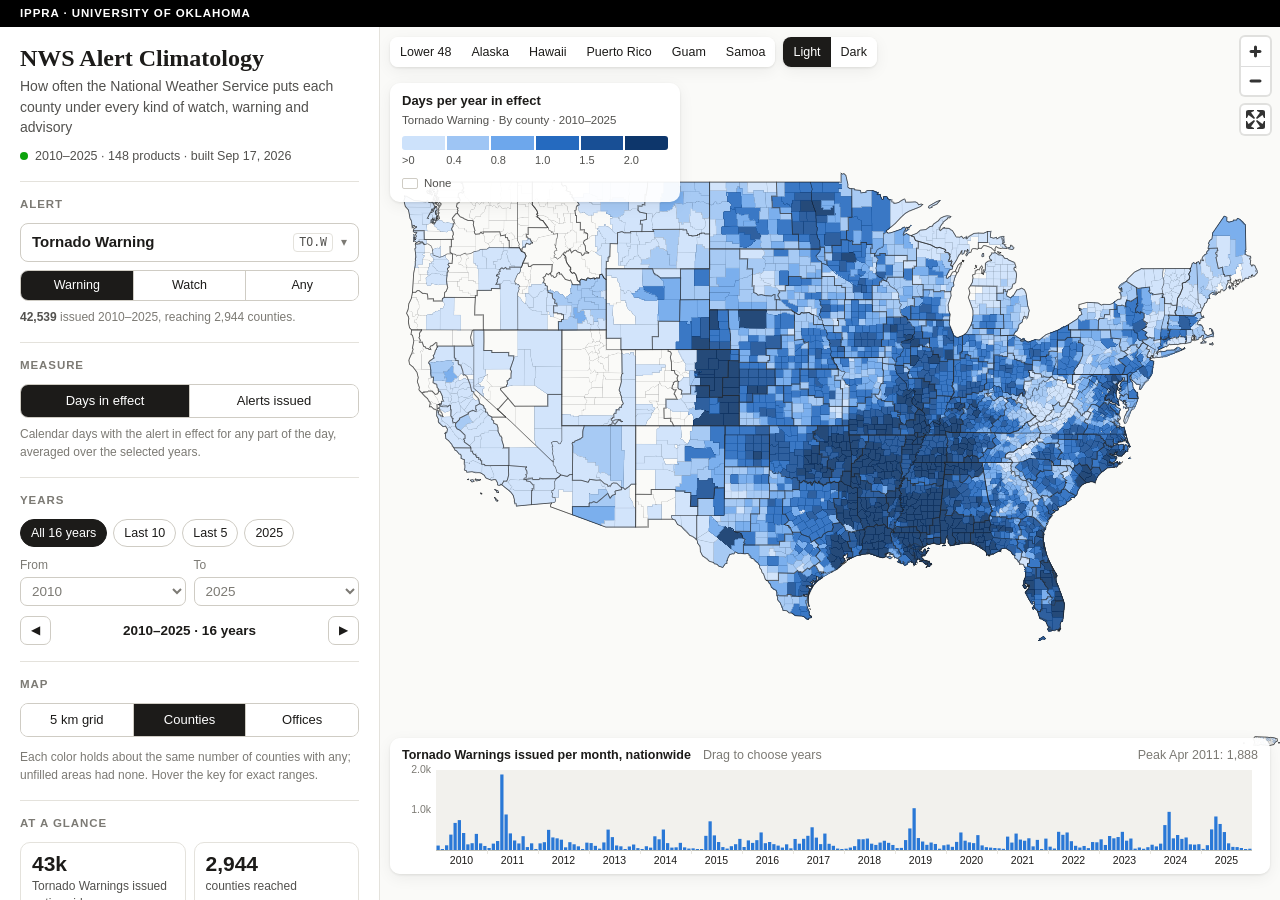
==== index.html @ d8ca2ac7 "Publish site build 202609171339 Built by 06_build_dashboard.R from main 9ceac11.  Co-Authored-By: Cl" ====
<!DOCTYPE html>
<html lang="en">
<head>
<meta charset="utf-8">
<meta name="viewport" content="width=device-width, initial-scale=1">
<script>
// Some static handlers serve /alerts without adding the trailing slash, which
// breaks every relative URL in this page. Canonicalize first.
(function(){var p=location.pathname;
if(!/\/$/.test(p)&&!/\.html$/.test(p)){location.replace(p+"/"+location.search+location.hash);}})();
</script>
<title>NWS Alert Climatology — Watches, Warnings and Advisories by County</title>
<meta name="description" content="How often the National Weather Service puts each U.S. county under every kind of watch, warning and advisory, 2010 to 2025.">
<link rel="icon" href="data:image/svg+xml,%3Csvg xmlns='http://www.w3.org/2000/svg' viewBox='0 0 32 32'%3E%3Crect x='3' y='3' width='12' height='12' rx='2' fill='%239ec5f4'/%3E%3Crect x='17' y='3' width='12' height='12' rx='2' fill='%233987e5'/%3E%3Crect x='3' y='17' width='12' height='12' rx='2' fill='%23184f95'/%3E%3Crect x='17' y='17' width='12' height='12' rx='2' fill='%230d366b'/%3E%3C/svg%3E">
<link rel="stylesheet" href="./assets/vendor/maplibre-gl-6.10.0/maplibre-gl.css">
<link rel="stylesheet" href="./engine.css?v=202609171339">
<script>
window.NAC_BUILD = "202609171339";
// Watchdog: if the app never leaves the loading screen, say what failed rather
// than leaving a blank map.
window.__nacFailed = [];
window.addEventListener("error", function (e) {
  var t = e && e.target;
  if (t && (t.src || t.href)) { window.__nacFailed.push(t.src || t.href); }
  else { window.__nacErr = (e && e.message) || String(e); }
}, true);
window.addEventListener("unhandledrejection", function (e) {
  window.__nacErr = "async: " + ((e.reason && e.reason.message) || e.reason);
});
window.addEventListener("load", function () { setTimeout(function () {
  var l = document.getElementById("boot");
  if (!l || l.hidden) return;
  var d = ["engine.js executed: " + (window.NAC_ENGINE_LOADED ? "yes" : "NO")];
  if (window.__nacFailed.length) d.push("failed to load: " + window.__nacFailed.join(", "));
  if (window.__nacErr) d.push("error: " + window.__nacErr);
  l.textContent = "The map failed to start.\n\nDiagnostics (please send these to the maintainers):\n" +
    d.join("\n") + "\nbuild " + window.NAC_BUILD + " — " + navigator.userAgent;
  l.classList.add("boot-failed");
}, 10000); });
</script>
</head>
<body>
<!-- The IPPRA institutional bar, shared with every IPPRA dashboard. Static
     markup so it paints with the page; see fusion_dash/site/index.html for why
     it has two modes. -->
<div id="ippra-bar">
  <a class="ippra-bar-home" href="https://ippra.net">IPPRA &middot; University of Oklahoma</a>
  <a class="ippra-bar-back" href="https://ippra.net"><span aria-hidden="true">&larr;</span> Back to IPPRA</a>
</div>
<script>
(function () {
  var root = document.documentElement;
  // Only ever return to a path on this origin: an absolute destination would
  // make this an open redirect.
  function safePath(p) {
    return (typeof p === "string" && p.charAt(0) === "/" &&
            p.charAt(1) !== "/" && p.charAt(1) !== "\\") ? p : null;
  }
  var back = null;
  try {
    back = safePath(new URLSearchParams(location.search).get("from"));
    if (!back && document.referrer) {
      var r = new URL(document.referrer);
      if (r.origin === location.origin &&
          r.pathname.replace(/\/+$/, "") !== location.pathname.replace(/\/+$/, "")) {
        back = r.pathname + r.search;
      }
    }
  } catch (e) { /* malformed referrer: keep the institutional link */ }

  if (back) {
    root.setAttribute("data-entry", "referred");
    var backLink = document.querySelector(".ippra-bar-back");
    backLink.setAttribute("href", back);
    // Links from ippra.net open a new tab, so "back" means closing it. close()
    // is refused silently once the tab has history, hence the fallback timer.
    backLink.addEventListener("click", function (ev) {
      if (ev.button !== 0 || ev.metaKey || ev.ctrlKey || ev.shiftKey || ev.altKey) return;
      ev.preventDefault();
      var href = backLink.getAttribute("href");
      window.close();
      setTimeout(function () { location.href = href; }, 150);
    });
    if (window.history && history.replaceState && /[?&]from=/.test(location.search)) {
      var q = new URLSearchParams(location.search);
      q.delete("from");
      var qs = q.toString();
      history.replaceState(null, "", location.pathname + (qs ? "?" + qs : "") + location.hash);
    }
  }
})();
</script>

<div id="shell">
  <aside id="panel" aria-label="Controls and summary">
    <header class="panel-head">
      <h1>NWS Alert Climatology</h1>
      <p class="lede">How often the National Weather Service puts each county under every kind of watch, warning and advisory</p>
      <p class="freshness" id="freshness"><span class="live-dot" aria-hidden="true"></span><span id="freshness-text">Loading&hellip;</span></p>
    </header>

    <section class="block" aria-labelledby="h-alert">
      <h2 id="h-alert">Alert</h2>
      <div class="picker" id="picker">
        <button type="button" class="picker-btn" id="picker-btn" aria-haspopup="listbox" aria-expanded="false" aria-controls="picker-pop">
          <span class="picker-label" id="picker-label">Loading&hellip;</span>
          <span class="picker-code" id="picker-code"></span>
          <span class="picker-caret" aria-hidden="true">&#9662;</span>
        </button>
        <div class="picker-pop" id="picker-pop" hidden>
          <input type="search" id="picker-search" placeholder="Search 150 products — tornado, heat, SV.W&hellip;" autocomplete="off" aria-label="Search products" aria-controls="picker-list">
          <div class="picker-list" id="picker-list" role="listbox" aria-label="Products"></div>
        </div>
      </div>
      <div class="seg small" role="radiogroup" aria-label="Significance" id="sig-seg"></div>
      <p class="note" id="product-note"></p>
    </section>

    <section class="block" aria-labelledby="h-measure">
      <h2 id="h-measure">Measure</h2>
      <div class="seg" role="radiogroup" aria-label="Measure" id="measure-seg">
        <button type="button" role="radio" data-measure="days">Days in effect</button>
        <button type="button" role="radio" data-measure="alerts">Alerts issued</button>
      </div>
      <p class="note" id="measure-note"></p>
    </section>

    <section class="block" aria-labelledby="h-years">
      <h2 id="h-years">Years</h2>
      <div class="chips" id="year-presets" role="group" aria-label="Year presets"></div>
      <div class="date-row">
        <label>From <select id="year-start"></select></label>
        <label>To <select id="year-end"></select></label>
      </div>
      <div class="step-row">
        <button type="button" class="btn icon" id="step-back" title="Earlier years (←)" aria-label="Earlier years">&#9664;</button>
        <span class="range-label" id="range-label" aria-live="polite"></span>
        <button type="button" class="btn icon" id="step-fwd" title="Later years (→)" aria-label="Later years">&#9654;</button>
      </div>
    </section>

    <section class="block" aria-labelledby="h-map">
      <h2 id="h-map">Map</h2>
      <div class="seg" role="radiogroup" aria-label="Map units, smallest to largest" id="unit-seg">
        <button type="button" role="radio" data-unit="grid">5 km grid</button>
        <button type="button" role="radio" data-unit="counties">Counties</button>
        <button type="button" role="radio" data-unit="offices">Offices</button>
      </div>
      <div class="legend" id="legend" aria-live="polite"></div>
    </section>

    <section class="block" aria-labelledby="h-summary">
      <h2 id="h-summary">At a glance</h2>
      <div class="tiles" id="tiles"></div>
    </section>

    <section class="block" aria-labelledby="h-rank">
      <h2 id="h-rank">Ranking</h2>
      <div class="rank-tools">
        <div class="finder">
          <input type="search" id="find" placeholder="Find a county or office" autocomplete="off" aria-label="Find a county or office" aria-controls="find-list">
          <ul class="find-list" id="find-list" role="listbox" hidden></ul>
        </div>
        <select id="state-filter" aria-label="Limit to a state"></select>
      </div>
      <ol class="rank-list" id="rank-list"></ol>
      <button type="button" class="link-btn" id="rank-more" aria-expanded="false"></button>
    </section>

    <section class="block actions" aria-label="Share and download">
      <button type="button" class="btn" id="copy-link">Copy link</button>
      <button type="button" class="btn" id="save-png">Save image</button>
      <button type="button" class="btn" id="download-csv">Download CSV</button>
    </section>

    <section class="block about">
      <details>
        <summary>About these data</summary>
        <div id="about"></div>
      </details>
    </section>
  </aside>

  <main id="stage">
    <div id="map" role="region" aria-label="Map of alert frequency"></div>
    <div id="boot" class="boot">Loading the alert archive&hellip;</div>
    <div id="busy" class="busy" hidden>Loading <span id="busy-text"></span>&hellip;</div>
    <div id="toast" class="toast" role="status" hidden></div>
    <div class="map-tools">
      <div class="regions" id="regions" role="group" aria-label="Jump to region"></div>
      <div class="basemaps" id="basemaps" role="radiogroup" aria-label="Base map"></div>
    </div>
    <div id="map-key" class="map-key" aria-live="polite" hidden></div>
    <div id="hover-tip" class="tip map-tip" hidden></div>

    <aside id="card" class="card" aria-live="polite" hidden>
      <button type="button" class="card-close" id="card-close" aria-label="Close">&times;</button>
      <p class="card-kicker" id="card-kicker"></p>
      <h3 class="card-title" id="card-title"></h3>
      <p class="card-sub" id="card-sub"></p>
      <div class="card-hero">
        <span class="card-value" id="card-value"></span>
        <span class="card-unit" id="card-unit"></span>
      </div>
      <p class="card-other" id="card-other"></p>
      <p class="card-rank" id="card-rank"></p>
      <div class="card-chart">
        <div class="card-chart-head"><span id="card-years-title">By year</span><span class="card-chart-max" id="card-years-max"></span></div>
        <svg id="card-years" role="img" aria-label="Values by year"></svg>
      </div>
      <div class="card-chart" id="card-months-wrap">
        <div class="card-chart-head"><span id="card-months-title">By month</span><span class="card-chart-max" id="card-months-max"></span></div>
        <svg id="card-months" role="img" aria-label="Values by month"></svg>
      </div>
      <p class="card-foot" id="card-foot"></p>
    </aside>

    <section id="timeline-wrap" aria-label="Timeline">
      <div class="timeline-head">
        <span class="timeline-title" id="timeline-title">Alerts issued per month</span>
        <span class="timeline-hint">Drag to choose years</span>
        <span class="timeline-legend" id="timeline-legend"></span>
      </div>
      <div class="timeline-body">
        <canvas id="timeline" tabindex="0" aria-label="Alerts issued each month nationwide. Drag to select years; arrow keys move the selection."></canvas>
        <div id="timeline-tip" class="tip" hidden></div>
      </div>
    </section>
  </main>
</div>

<script type="module" src="./engine.js?v=202609171339"></script>
</body>
</html>
---- assets/vendor/maplibre-gl-6.10.0/maplibre-gl.css ----
.maplibregl-map{font:12px/20px Helvetica Neue,Arial,Helvetica,sans-serif;overflow:hidden;position:relative;-webkit-tap-highlight-color:rgb(0 0 0/0)}.maplibregl-canvas{position:absolute;left:0;top:0}.maplibregl-map:fullscreen{width:100%;height:100%}.maplibregl-ctrl-group button.maplibregl-ctrl-compass{touch-action:none}.maplibregl-canvas-container.maplibregl-interactive,.maplibregl-ctrl-group button.maplibregl-ctrl-compass{cursor:grab;-webkit-user-select:none;-moz-user-select:none;user-select:none}.maplibregl-canvas-container.maplibregl-interactive.maplibregl-track-pointer{cursor:pointer}.maplibregl-canvas-container.maplibregl-interactive:active,.maplibregl-ctrl-group button.maplibregl-ctrl-compass:active{cursor:grabbing}.maplibregl-canvas-container.maplibregl-touch-zoom-rotate,.maplibregl-canvas-container.maplibregl-touch-zoom-rotate .maplibregl-canvas{touch-action:pan-x pan-y}.maplibregl-canvas-container.maplibregl-touch-drag-pan,.maplibregl-canvas-container.maplibregl-touch-drag-pan .maplibregl-canvas{touch-action:pinch-zoom}.maplibregl-canvas-container.maplibregl-touch-zoom-rotate.maplibregl-touch-drag-pan,.maplibregl-canvas-container.maplibregl-touch-zoom-rotate.maplibregl-touch-drag-pan .maplibregl-canvas{touch-action:none}.maplibregl-canvas-container.maplibregl-touch-drag-pan.maplibregl-cooperative-gestures,.maplibregl-canvas-container.maplibregl-touch-drag-pan.maplibregl-cooperative-gestures .maplibregl-canvas{touch-action:pan-x pan-y}.maplibregl-ctrl-bottom-left,.maplibregl-ctrl-bottom-right,.maplibregl-ctrl-top-left,.maplibregl-ctrl-top-right{position:absolute;pointer-events:none;z-index:2}.maplibregl-ctrl-top-left{top:0;left:0}.maplibregl-ctrl-top-right{top:0;right:0}.maplibregl-ctrl-bottom-left{bottom:0;left:0}.maplibregl-ctrl-bottom-right{right:0;bottom:0}.maplibregl-ctrl{clear:both;pointer-events:auto;transform:translate(0)}.maplibregl-ctrl-top-left .maplibregl-ctrl{margin:10px 0 0 10px;float:left}.maplibregl-ctrl-top-right .maplibregl-ctrl{margin:10px 10px 0 0;float:right}.maplibregl-ctrl-bottom-left .maplibregl-ctrl{margin:0 0 10px 10px;float:left}.maplibregl-ctrl-bottom-right .maplibregl-ctrl{margin:0 10px 10px 0;float:right}.maplibregl-ctrl-group{border-radius:4px;background:#fff}.maplibregl-ctrl-group:not(:empty){box-shadow:0 0 0 2px rgba(0,0,0,.1)}@media (forced-colors:active){.maplibregl-ctrl-group:not(:empty){box-shadow:0 0 0 2px ButtonText}}.maplibregl-ctrl-group button{width:29px;height:29px;display:block;padding:0;outline:none;border:0;box-sizing:border-box;background-color:transparent;cursor:pointer}.maplibregl-ctrl-group button+button{border-top:1px solid #ddd}.maplibregl-ctrl button .maplibregl-ctrl-icon{display:block;width:100%;height:100%;background-repeat:no-repeat;background-position:50%}@media (forced-colors:active){.maplibregl-ctrl-icon{background-color:transparent}.maplibregl-ctrl-group button+button{border-top:1px solid ButtonText}}.maplibregl-ctrl button::-moz-focus-inner{border:0;padding:0}.maplibregl-ctrl-attrib-button:focus,.maplibregl-ctrl-group button:focus{box-shadow:0 0 2px 2px #0096ff}.maplibregl-ctrl button:disabled{cursor:not-allowed}.maplibregl-ctrl button:disabled .maplibregl-ctrl-icon{opacity:.25}@media (hover:hover){.maplibregl-ctrl button:not(:disabled):hover{background-color:rgba(0,0,0,.05)}}.maplibregl-ctrl button:not(:disabled):active{background-color:rgba(0,0,0,.05)}.maplibregl-ctrl-group button:focus:focus-visible{box-shadow:0 0 2px 2px #0096ff}.maplibregl-ctrl-group button:focus:not(:focus-visible){box-shadow:none}.maplibregl-ctrl-group button:focus:first-child{border-radius:4px 4px 0 0}.maplibregl-ctrl-group button:focus:last-child{border-radius:0 0 4px 4px}.maplibregl-ctrl-group button:focus:only-child{border-radius:inherit}.maplibregl-ctrl button.maplibregl-ctrl-zoom-out .maplibregl-ctrl-icon{background-image:url("data:image/svg+xml;charset=utf-8,%3Csvg%20xmlns%3D%22http%3A%2F%2Fwww.w3.org%2F2000%2Fsvg%22%20width%3D%2229%22%20height%3D%2229%22%20fill%3D%22%23333%22%20viewBox%3D%220%200%2029%2029%22%3E%3Cpath%20d%3D%22M10%2013c-.75%200-1.5.75-1.5%201.5S9.25%2016%2010%2016h9c.75%200%201.5-.75%201.5-1.5S19.75%2013%2019%2013z%22%2F%3E%3C%2Fsvg%3E")}.maplibregl-ctrl button.maplibregl-ctrl-zoom-in .maplibregl-ctrl-icon{background-image:url("data:image/svg+xml;charset=utf-8,%3Csvg%20xmlns%3D%22http%3A%2F%2Fwww.w3.org%2F2000%2Fsvg%22%20width%3D%2229%22%20height%3D%2229%22%20fill%3D%22%23333%22%20viewBox%3D%220%200%2029%2029%22%3E%3Cpath%20d%3D%22M14.5%208.5c-.75%200-1.5.75-1.5%201.5v3h-3c-.75%200-1.5.75-1.5%201.5S9.25%2016%2010%2016h3v3c0%20.75.75%201.5%201.5%201.5S16%2019.75%2016%2019v-3h3c.75%200%201.5-.75%201.5-1.5S19.75%2013%2019%2013h-3v-3c0-.75-.75-1.5-1.5-1.5%22%2F%3E%3C%2Fsvg%3E")}@media (forced-colors:active){.maplibregl-ctrl button.maplibregl-ctrl-zoom-out .maplibregl-ctrl-icon{background-image:url("data:image/svg+xml;charset=utf-8,%3Csvg%20xmlns%3D%22http%3A%2F%2Fwww.w3.org%2F2000%2Fsvg%22%20width%3D%2229%22%20height%3D%2229%22%20fill%3D%22%23fff%22%20viewBox%3D%220%200%2029%2029%22%3E%3Cpath%20d%3D%22M10%2013c-.75%200-1.5.75-1.5%201.5S9.25%2016%2010%2016h9c.75%200%201.5-.75%201.5-1.5S19.75%2013%2019%2013z%22%2F%3E%3C%2Fsvg%3E")}.maplibregl-ctrl button.maplibregl-ctrl-zoom-in .maplibregl-ctrl-icon{background-image:url("data:image/svg+xml;charset=utf-8,%3Csvg%20xmlns%3D%22http%3A%2F%2Fwww.w3.org%2F2000%2Fsvg%22%20width%3D%2229%22%20height%3D%2229%22%20fill%3D%22%23fff%22%20viewBox%3D%220%200%2029%2029%22%3E%3Cpath%20d%3D%22M14.5%208.5c-.75%200-1.5.75-1.5%201.5v3h-3c-.75%200-1.5.75-1.5%201.5S9.25%2016%2010%2016h3v3c0%20.75.75%201.5%201.5%201.5S16%2019.75%2016%2019v-3h3c.75%200%201.5-.75%201.5-1.5S19.75%2013%2019%2013h-3v-3c0-.75-.75-1.5-1.5-1.5%22%2F%3E%3C%2Fsvg%3E")}}@media (forced-colors:active) and (prefers-color-scheme:light){.maplibregl-ctrl button.maplibregl-ctrl-zoom-out .maplibregl-ctrl-icon{background-image:url("data:image/svg+xml;charset=utf-8,%3Csvg%20xmlns%3D%22http%3A%2F%2Fwww.w3.org%2F2000%2Fsvg%22%20width%3D%2229%22%20height%3D%2229%22%20viewBox%3D%220%200%2029%2029%22%3E%3Cpath%20d%3D%22M10%2013c-.75%200-1.5.75-1.5%201.5S9.25%2016%2010%2016h9c.75%200%201.5-.75%201.5-1.5S19.75%2013%2019%2013z%22%2F%3E%3C%2Fsvg%3E")}.maplibregl-ctrl button.maplibregl-ctrl-zoom-in .maplibregl-ctrl-icon{background-image:url("data:image/svg+xml;charset=utf-8,%3Csvg%20xmlns%3D%22http%3A%2F%2Fwww.w3.org%2F2000%2Fsvg%22%20width%3D%2229%22%20height%3D%2229%22%20viewBox%3D%220%200%2029%2029%22%3E%3Cpath%20d%3D%22M14.5%208.5c-.75%200-1.5.75-1.5%201.5v3h-3c-.75%200-1.5.75-1.5%201.5S9.25%2016%2010%2016h3v3c0%20.75.75%201.5%201.5%201.5S16%2019.75%2016%2019v-3h3c.75%200%201.5-.75%201.5-1.5S19.75%2013%2019%2013h-3v-3c0-.75-.75-1.5-1.5-1.5%22%2F%3E%3C%2Fsvg%3E")}}.maplibregl-ctrl button.maplibregl-ctrl-fullscreen .maplibregl-ctrl-icon{background-image:url("data:image/svg+xml;charset=utf-8,%3Csvg%20xmlns%3D%22http%3A%2F%2Fwww.w3.org%2F2000%2Fsvg%22%20width%3D%2229%22%20height%3D%2229%22%20fill%3D%22%23333%22%20viewBox%3D%220%200%2029%2029%22%3E%3Cpath%20d%3D%22M24%2016v5.5c0%201.75-.75%202.5-2.5%202.5H16v-1l3-1.5-4-5.5%201-1%205.5%204%201.5-3zM6%2016l1.5%203%205.5-4%201%201-4%205.5%203%201.5v1H7.5C5.75%2024%205%2023.25%205%2021.5V16zm7-11v1l-3%201.5%204%205.5-1%201-5.5-4L6%2013H5V7.5C5%205.75%205.75%205%207.5%205zm11%202.5c0-1.75-.75-2.5-2.5-2.5H16v1l3%201.5-4%205.5%201%201%205.5-4%201.5%203h1z%22%2F%3E%3C%2Fsvg%3E")}.maplibregl-ctrl button.maplibregl-ctrl-shrink .maplibregl-ctrl-icon{background-image:url("data:image/svg+xml;charset=utf-8,%3Csvg%20xmlns%3D%22http%3A%2F%2Fwww.w3.org%2F2000%2Fsvg%22%20width%3D%2229%22%20height%3D%2229%22%20viewBox%3D%220%200%2029%2029%22%3E%3Cpath%20d%3D%22M18.5%2016c-1.75%200-2.5.75-2.5%202.5V24h1l1.5-3%205.5%204%201-1-4-5.5%203-1.5v-1zM13%2018.5c0-1.75-.75-2.5-2.5-2.5H5v1l3%201.5L4%2024l1%201%205.5-4%201.5%203h1zm3-8c0%201.75.75%202.5%202.5%202.5H24v-1l-3-1.5L25%205l-1-1-5.5%204L17%205h-1zM10.5%2013c1.75%200%202.5-.75%202.5-2.5V5h-1l-1.5%203L5%204%204%205l4%205.5L5%2012v1z%22%2F%3E%3C%2Fsvg%3E")}@media (forced-colors:active){.maplibregl-ctrl button.maplibregl-ctrl-fullscreen .maplibregl-ctrl-icon{background-image:url("data:image/svg+xml;charset=utf-8,%3Csvg%20xmlns%3D%22http%3A%2F%2Fwww.w3.org%2F2000%2Fsvg%22%20width%3D%2229%22%20height%3D%2229%22%20fill%3D%22%23fff%22%20viewBox%3D%220%200%2029%2029%22%3E%3Cpath%20d%3D%22M24%2016v5.5c0%201.75-.75%202.5-2.5%202.5H16v-1l3-1.5-4-5.5%201-1%205.5%204%201.5-3zM6%2016l1.5%203%205.5-4%201%201-4%205.5%203%201.5v1H7.5C5.75%2024%205%2023.25%205%2021.5V16zm7-11v1l-3%201.5%204%205.5-1%201-5.5-4L6%2013H5V7.5C5%205.75%205.75%205%207.5%205zm11%202.5c0-1.75-.75-2.5-2.5-2.5H16v1l3%201.5-4%205.5%201%201%205.5-4%201.5%203h1z%22%2F%3E%3C%2Fsvg%3E")}.maplibregl-ctrl button.maplibregl-ctrl-shrink .maplibregl-ctrl-icon{background-image:url("data:image/svg+xml;charset=utf-8,%3Csvg%20xmlns%3D%22http%3A%2F%2Fwww.w3.org%2F2000%2Fsvg%22%20width%3D%2229%22%20height%3D%2229%22%20fill%3D%22%23fff%22%20viewBox%3D%220%200%2029%2029%22%3E%3Cpath%20d%3D%22M18.5%2016c-1.75%200-2.5.75-2.5%202.5V24h1l1.5-3%205.5%204%201-1-4-5.5%203-1.5v-1zM13%2018.5c0-1.75-.75-2.5-2.5-2.5H5v1l3%201.5L4%2024l1%201%205.5-4%201.5%203h1zm3-8c0%201.75.75%202.5%202.5%202.5H24v-1l-3-1.5L25%205l-1-1-5.5%204L17%205h-1zM10.5%2013c1.75%200%202.5-.75%202.5-2.5V5h-1l-1.5%203L5%204%204%205l4%205.5L5%2012v1z%22%2F%3E%3C%2Fsvg%3E")}}@media (forced-colors:active) and (prefers-color-scheme:light){.maplibregl-ctrl button.maplibregl-ctrl-fullscreen .maplibregl-ctrl-icon{background-image:url("data:image/svg+xml;charset=utf-8,%3Csvg%20xmlns%3D%22http%3A%2F%2Fwww.w3.org%2F2000%2Fsvg%22%20width%3D%2229%22%20height%3D%2229%22%20viewBox%3D%220%200%2029%2029%22%3E%3Cpath%20d%3D%22M24%2016v5.5c0%201.75-.75%202.5-2.5%202.5H16v-1l3-1.5-4-5.5%201-1%205.5%204%201.5-3zM6%2016l1.5%203%205.5-4%201%201-4%205.5%203%201.5v1H7.5C5.75%2024%205%2023.25%205%2021.5V16zm7-11v1l-3%201.5%204%205.5-1%201-5.5-4L6%2013H5V7.5C5%205.75%205.75%205%207.5%205zm11%202.5c0-1.75-.75-2.5-2.5-2.5H16v1l3%201.5-4%205.5%201%201%205.5-4%201.5%203h1z%22%2F%3E%3C%2Fsvg%3E")}.maplibregl-ctrl button.maplibregl-ctrl-shrink .maplibregl-ctrl-icon{background-image:url("data:image/svg+xml;charset=utf-8,%3Csvg%20xmlns%3D%22http%3A%2F%2Fwww.w3.org%2F2000%2Fsvg%22%20width%3D%2229%22%20height%3D%2229%22%20viewBox%3D%220%200%2029%2029%22%3E%3Cpath%20d%3D%22M18.5%2016c-1.75%200-2.5.75-2.5%202.5V24h1l1.5-3%205.5%204%201-1-4-5.5%203-1.5v-1zM13%2018.5c0-1.75-.75-2.5-2.5-2.5H5v1l3%201.5L4%2024l1%201%205.5-4%201.5%203h1zm3-8c0%201.75.75%202.5%202.5%202.5H24v-1l-3-1.5L25%205l-1-1-5.5%204L17%205h-1zM10.5%2013c1.75%200%202.5-.75%202.5-2.5V5h-1l-1.5%203L5%204%204%205l4%205.5L5%2012v1z%22%2F%3E%3C%2Fsvg%3E")}}.maplibregl-ctrl button.maplibregl-ctrl-compass .maplibregl-ctrl-icon{background-image:url("data:image/svg+xml;charset=utf-8,%3Csvg%20xmlns%3D%22http%3A%2F%2Fwww.w3.org%2F2000%2Fsvg%22%20width%3D%2229%22%20height%3D%2229%22%20fill%3D%22%23333%22%20viewBox%3D%220%200%2029%2029%22%3E%3Cpath%20d%3D%22m10.5%2014%204-8%204%208z%22%2F%3E%3Cpath%20fill%3D%22%23ccc%22%20d%3D%22m10.5%2016%204%208%204-8z%22%2F%3E%3C%2Fsvg%3E")}@media (forced-colors:active){.maplibregl-ctrl button.maplibregl-ctrl-compass .maplibregl-ctrl-icon{background-image:url("data:image/svg+xml;charset=utf-8,%3Csvg%20xmlns%3D%22http%3A%2F%2Fwww.w3.org%2F2000%2Fsvg%22%20width%3D%2229%22%20height%3D%2229%22%20fill%3D%22%23fff%22%20viewBox%3D%220%200%2029%2029%22%3E%3Cpath%20d%3D%22m10.5%2014%204-8%204%208z%22%2F%3E%3Cpath%20fill%3D%22%23ccc%22%20d%3D%22m10.5%2016%204%208%204-8z%22%2F%3E%3C%2Fsvg%3E")}}@media (forced-colors:active) and (prefers-color-scheme:light){.maplibregl-ctrl button.maplibregl-ctrl-compass .maplibregl-ctrl-icon{background-image:url("data:image/svg+xml;charset=utf-8,%3Csvg%20xmlns%3D%22http%3A%2F%2Fwww.w3.org%2F2000%2Fsvg%22%20width%3D%2229%22%20height%3D%2229%22%20viewBox%3D%220%200%2029%2029%22%3E%3Cpath%20d%3D%22m10.5%2014%204-8%204%208z%22%2F%3E%3Cpath%20fill%3D%22%23ccc%22%20d%3D%22m10.5%2016%204%208%204-8z%22%2F%3E%3C%2Fsvg%3E")}}.maplibregl-ctrl button.maplibregl-ctrl-globe .maplibregl-ctrl-icon{background-image:url("data:image/svg+xml;charset=utf-8,%3Csvg%20xmlns%3D%22http%3A%2F%2Fwww.w3.org%2F2000%2Fsvg%22%20width%3D%2222%22%20height%3D%2222%22%20fill%3D%22none%22%20stroke%3D%22%23333%22%20viewBox%3D%220%200%2022%2022%22%3E%3Ccircle%20cx%3D%2211%22%20cy%3D%2211%22%20r%3D%228.5%22%2F%3E%3Cpath%20d%3D%22M17.5%2011c0%204.819-3.02%208.5-6.5%208.5S4.5%2015.819%204.5%2011%207.52%202.5%2011%202.5s6.5%203.681%206.5%208.5Z%22%2F%3E%3Cpath%20d%3D%22M13.5%2011c0%202.447-.331%204.64-.853%206.206-.262.785-.562%201.384-.872%201.777-.314.399-.58.517-.775.517s-.461-.118-.775-.517c-.31-.393-.61-.992-.872-1.777C8.831%2015.64%208.5%2013.446%208.5%2011s.331-4.64.853-6.206c.262-.785.562-1.384.872-1.777.314-.399.58-.517.775-.517s.461.118.775.517c.31.393.61.992.872%201.777.522%201.565.853%203.76.853%206.206Z%22%2F%3E%3Cpath%20d%3D%22M11%207.5c-1.909%200-3.622-.166-4.845-.428-.616-.132-1.08-.283-1.379-.434a1.3%201.3%200%200%201-.224-.138q.07-.058.224-.138c.299-.151.763-.302%201.379-.434C7.378%205.666%209.091%205.5%2011%205.5s3.622.166%204.845.428c.616.132%201.08.283%201.379.434.105.053.177.1.224.138q-.07.058-.224.138c-.299.151-.763.302-1.379.434-1.223.262-2.936.428-4.845.428Zm0%209c-1.909%200-3.622-.166-4.845-.428-.616-.132-1.08-.283-1.379-.434a1.3%201.3%200%200%201-.224-.138%201.3%201.3%200%200%201%20.224-.138c.299-.151.763-.302%201.379-.434C7.378%2014.666%209.091%2014.5%2011%2014.5s3.622.166%204.845.428c.616.132%201.08.283%201.379.434.105.053.177.1.224.138a1.3%201.3%200%200%201-.224.138c-.299.151-.763.302-1.379.434-1.223.262-2.936.428-4.845.428Zm0-4c-2.46%200-4.672-.222-6.255-.574-.796-.177-1.406-.38-1.805-.59a1.5%201.5%200%200%201-.39-.272.3.3%200%200%201-.047-.064.3.3%200%200%201%20.048-.064c.066-.073.189-.167.389-.272.399-.21%201.009-.413%201.805-.59C6.328%209.722%208.54%209.5%2011%209.5s4.672.222%206.256.574c.795.177%201.405.38%201.804.59.2.105.323.2.39.272a.3.3%200%200%201%20.047.064.3.3%200%200%201-.048.064%201.4%201.4%200%200%201-.389.272c-.399.21-1.009.413-1.804.59-1.584.352-3.796.574-6.256.574Zm-8.501-1.51v.002zm0%20.018v.002zm17.002.002v-.002zm0-.018v-.002z%22%2F%3E%3C%2Fsvg%3E")}.maplibregl-ctrl button.maplibregl-ctrl-globe-enabled .maplibregl-ctrl-icon{background-image:url("data:image/svg+xml;charset=utf-8,%3Csvg%20xmlns%3D%22http%3A%2F%2Fwww.w3.org%2F2000%2Fsvg%22%20width%3D%2222%22%20height%3D%2222%22%20fill%3D%22none%22%20stroke%3D%22%2333b5e5%22%20viewBox%3D%220%200%2022%2022%22%3E%3Ccircle%20cx%3D%2211%22%20cy%3D%2211%22%20r%3D%228.5%22%2F%3E%3Cpath%20d%3D%22M17.5%2011c0%204.819-3.02%208.5-6.5%208.5S4.5%2015.819%204.5%2011%207.52%202.5%2011%202.5s6.5%203.681%206.5%208.5Z%22%2F%3E%3Cpath%20d%3D%22M13.5%2011c0%202.447-.331%204.64-.853%206.206-.262.785-.562%201.384-.872%201.777-.314.399-.58.517-.775.517s-.461-.118-.775-.517c-.31-.393-.61-.992-.872-1.777C8.831%2015.64%208.5%2013.446%208.5%2011s.331-4.64.853-6.206c.262-.785.562-1.384.872-1.777.314-.399.58-.517.775-.517s.461.118.775.517c.31.393.61.992.872%201.777.522%201.565.853%203.76.853%206.206Z%22%2F%3E%3Cpath%20d%3D%22M11%207.5c-1.909%200-3.622-.166-4.845-.428-.616-.132-1.08-.283-1.379-.434a1.3%201.3%200%200%201-.224-.138q.07-.058.224-.138c.299-.151.763-.302%201.379-.434C7.378%205.666%209.091%205.5%2011%205.5s3.622.166%204.845.428c.616.132%201.08.283%201.379.434.105.053.177.1.224.138q-.07.058-.224.138c-.299.151-.763.302-1.379.434-1.223.262-2.936.428-4.845.428Zm0%209c-1.909%200-3.622-.166-4.845-.428-.616-.132-1.08-.283-1.379-.434a1.3%201.3%200%200%201-.224-.138%201.3%201.3%200%200%201%20.224-.138c.299-.151.763-.302%201.379-.434C7.378%2014.666%209.091%2014.5%2011%2014.5s3.622.166%204.845.428c.616.132%201.08.283%201.379.434.105.053.177.1.224.138a1.3%201.3%200%200%201-.224.138c-.299.151-.763.302-1.379.434-1.223.262-2.936.428-4.845.428Zm0-4c-2.46%200-4.672-.222-6.255-.574-.796-.177-1.406-.38-1.805-.59a1.5%201.5%200%200%201-.39-.272.3.3%200%200%201-.047-.064.3.3%200%200%201%20.048-.064c.066-.073.189-.167.389-.272.399-.21%201.009-.413%201.805-.59C6.328%209.722%208.54%209.5%2011%209.5s4.672.222%206.256.574c.795.177%201.405.38%201.804.59.2.105.323.2.39.272a.3.3%200%200%201%20.047.064.3.3%200%200%201-.048.064%201.4%201.4%200%200%201-.389.272c-.399.21-1.009.413-1.804.59-1.584.352-3.796.574-6.256.574Zm-8.501-1.51v.002zm0%20.018v.002zm17.002.002v-.002zm0-.018v-.002z%22%2F%3E%3C%2Fsvg%3E")}.maplibregl-ctrl button.maplibregl-ctrl-terrain .maplibregl-ctrl-icon{background-image:url("data:image/svg+xml;charset=utf-8,%3Csvg%20xmlns%3D%22http%3A%2F%2Fwww.w3.org%2F2000%2Fsvg%22%20width%3D%2222%22%20height%3D%2222%22%20fill%3D%22%23333%22%20viewBox%3D%220%200%2022%2022%22%3E%3Cpath%20d%3D%22m1.754%2013.406%204.453-4.851%203.09%203.09%203.281%203.277.969-.969-3.309-3.312%203.844-4.121%206.148%206.886h1.082v-.855l-7.207-8.07-4.84%205.187L6.169%206.57l-5.48%205.965v.871ZM.688%2016.844h20.625v1.375H.688Zm0%200%22%2F%3E%3C%2Fsvg%3E")}.maplibregl-ctrl button.maplibregl-ctrl-terrain-enabled .maplibregl-ctrl-icon{background-image:url("data:image/svg+xml;charset=utf-8,%3Csvg%20xmlns%3D%22http%3A%2F%2Fwww.w3.org%2F2000%2Fsvg%22%20width%3D%2222%22%20height%3D%2222%22%20fill%3D%22%2333b5e5%22%20viewBox%3D%220%200%2022%2022%22%3E%3Cpath%20d%3D%22m1.754%2013.406%204.453-4.851%203.09%203.09%203.281%203.277.969-.969-3.309-3.312%203.844-4.121%206.148%206.886h1.082v-.855l-7.207-8.07-4.84%205.187L6.169%206.57l-5.48%205.965v.871ZM.688%2016.844h20.625v1.375H.688Zm0%200%22%2F%3E%3C%2Fsvg%3E")}.maplibregl-ctrl button.maplibregl-ctrl-geolocate .maplibregl-ctrl-icon{background-image:url("data:image/svg+xml;charset=utf-8,%3Csvg%20xmlns%3D%22http%3A%2F%2Fwww.w3.org%2F2000%2Fsvg%22%20width%3D%2229%22%20height%3D%2229%22%20fill%3D%22%23333%22%20viewBox%3D%220%200%2020%2020%22%3E%3Cpath%20d%3D%22M10%204C9%204%209%205%209%205v.1A5%205%200%200%200%205.1%209H5s-1%200-1%201%201%201%201%201h.1A5%205%200%200%200%209%2014.9v.1s0%201%201%201%201-1%201-1v-.1a5%205%200%200%200%203.9-3.9h.1s1%200%201-1-1-1-1-1h-.1A5%205%200%200%200%2011%205.1V5s0-1-1-1m0%202.5a3.5%203.5%200%201%201%200%207%203.5%203.5%200%201%201%200-7%22%2F%3E%3Ccircle%20cx%3D%2210%22%20cy%3D%2210%22%20r%3D%222%22%2F%3E%3C%2Fsvg%3E")}.maplibregl-ctrl button.maplibregl-ctrl-geolocate:disabled .maplibregl-ctrl-icon{background-image:url("data:image/svg+xml;charset=utf-8,%3Csvg%20xmlns%3D%22http%3A%2F%2Fwww.w3.org%2F2000%2Fsvg%22%20width%3D%2229%22%20height%3D%2229%22%20fill%3D%22%23aaa%22%20viewBox%3D%220%200%2020%2020%22%3E%3Cpath%20d%3D%22M10%204C9%204%209%205%209%205v.1A5%205%200%200%200%205.1%209H5s-1%200-1%201%201%201%201%201h.1A5%205%200%200%200%209%2014.9v.1s0%201%201%201%201-1%201-1v-.1a5%205%200%200%200%203.9-3.9h.1s1%200%201-1-1-1-1-1h-.1A5%205%200%200%200%2011%205.1V5s0-1-1-1m0%202.5a3.5%203.5%200%201%201%200%207%203.5%203.5%200%201%201%200-7%22%2F%3E%3Ccircle%20cx%3D%2210%22%20cy%3D%2210%22%20r%3D%222%22%2F%3E%3Cpath%20fill%3D%22red%22%20d%3D%22m14%205%201%201-9%209-1-1z%22%2F%3E%3C%2Fsvg%3E")}.maplibregl-ctrl button.maplibregl-ctrl-geolocate.maplibregl-ctrl-geolocate-active .maplibregl-ctrl-icon{background-image:url("data:image/svg+xml;charset=utf-8,%3Csvg%20xmlns%3D%22http%3A%2F%2Fwww.w3.org%2F2000%2Fsvg%22%20width%3D%2229%22%20height%3D%2229%22%20fill%3D%22%2333b5e5%22%20viewBox%3D%220%200%2020%2020%22%3E%3Cpath%20d%3D%22M10%204C9%204%209%205%209%205v.1A5%205%200%200%200%205.1%209H5s-1%200-1%201%201%201%201%201h.1A5%205%200%200%200%209%2014.9v.1s0%201%201%201%201-1%201-1v-.1a5%205%200%200%200%203.9-3.9h.1s1%200%201-1-1-1-1-1h-.1A5%205%200%200%200%2011%205.1V5s0-1-1-1m0%202.5a3.5%203.5%200%201%201%200%207%203.5%203.5%200%201%201%200-7%22%2F%3E%3Ccircle%20cx%3D%2210%22%20cy%3D%2210%22%20r%3D%222%22%2F%3E%3C%2Fsvg%3E")}.maplibregl-ctrl button.maplibregl-ctrl-geolocate.maplibregl-ctrl-geolocate-active-error .maplibregl-ctrl-icon{background-image:url("data:image/svg+xml;charset=utf-8,%3Csvg%20xmlns%3D%22http%3A%2F%2Fwww.w3.org%2F2000%2Fsvg%22%20width%3D%2229%22%20height%3D%2229%22%20fill%3D%22%23e58978%22%20viewBox%3D%220%200%2020%2020%22%3E%3Cpath%20d%3D%22M10%204C9%204%209%205%209%205v.1A5%205%200%200%200%205.1%209H5s-1%200-1%201%201%201%201%201h.1A5%205%200%200%200%209%2014.9v.1s0%201%201%201%201-1%201-1v-.1a5%205%200%200%200%203.9-3.9h.1s1%200%201-1-1-1-1-1h-.1A5%205%200%200%200%2011%205.1V5s0-1-1-1m0%202.5a3.5%203.5%200%201%201%200%207%203.5%203.5%200%201%201%200-7%22%2F%3E%3Ccircle%20cx%3D%2210%22%20cy%3D%2210%22%20r%3D%222%22%2F%3E%3C%2Fsvg%3E")}.maplibregl-ctrl button.maplibregl-ctrl-geolocate.maplibregl-ctrl-geolocate-background .maplibregl-ctrl-icon{background-image:url("data:image/svg+xml;charset=utf-8,%3Csvg%20xmlns%3D%22http%3A%2F%2Fwww.w3.org%2F2000%2Fsvg%22%20width%3D%2229%22%20height%3D%2229%22%20fill%3D%22%2333b5e5%22%20viewBox%3D%220%200%2020%2020%22%3E%3Cpath%20d%3D%22M10%204C9%204%209%205%209%205v.1A5%205%200%200%200%205.1%209H5s-1%200-1%201%201%201%201%201h.1A5%205%200%200%200%209%2014.9v.1s0%201%201%201%201-1%201-1v-.1a5%205%200%200%200%203.9-3.9h.1s1%200%201-1-1-1-1-1h-.1A5%205%200%200%200%2011%205.1V5s0-1-1-1m0%202.5a3.5%203.5%200%201%201%200%207%203.5%203.5%200%201%201%200-7%22%2F%3E%3C%2Fsvg%3E")}.maplibregl-ctrl button.maplibregl-ctrl-geolocate.maplibregl-ctrl-geolocate-background-error .maplibregl-ctrl-icon{background-image:url("data:image/svg+xml;charset=utf-8,%3Csvg%20xmlns%3D%22http%3A%2F%2Fwww.w3.org%2F2000%2Fsvg%22%20width%3D%2229%22%20height%3D%2229%22%20fill%3D%22%23e54e33%22%20viewBox%3D%220%200%2020%2020%22%3E%3Cpath%20d%3D%22M10%204C9%204%209%205%209%205v.1A5%205%200%200%200%205.1%209H5s-1%200-1%201%201%201%201%201h.1A5%205%200%200%200%209%2014.9v.1s0%201%201%201%201-1%201-1v-.1a5%205%200%200%200%203.9-3.9h.1s1%200%201-1-1-1-1-1h-.1A5%205%200%200%200%2011%205.1V5s0-1-1-1m0%202.5a3.5%203.5%200%201%201%200%207%203.5%203.5%200%201%201%200-7%22%2F%3E%3C%2Fsvg%3E")}.maplibregl-ctrl button.maplibregl-ctrl-geolocate.maplibregl-ctrl-geolocate-waiting .maplibregl-ctrl-icon{animation:maplibregl-spin 2s linear infinite}@media (forced-colors:active){.maplibregl-ctrl button.maplibregl-ctrl-geolocate .maplibregl-ctrl-icon{background-image:url("data:image/svg+xml;charset=utf-8,%3Csvg%20xmlns%3D%22http%3A%2F%2Fwww.w3.org%2F2000%2Fsvg%22%20width%3D%2229%22%20height%3D%2229%22%20fill%3D%22%23fff%22%20viewBox%3D%220%200%2020%2020%22%3E%3Cpath%20d%3D%22M10%204C9%204%209%205%209%205v.1A5%205%200%200%200%205.1%209H5s-1%200-1%201%201%201%201%201h.1A5%205%200%200%200%209%2014.9v.1s0%201%201%201%201-1%201-1v-.1a5%205%200%200%200%203.9-3.9h.1s1%200%201-1-1-1-1-1h-.1A5%205%200%200%200%2011%205.1V5s0-1-1-1m0%202.5a3.5%203.5%200%201%201%200%207%203.5%203.5%200%201%201%200-7%22%2F%3E%3Ccircle%20cx%3D%2210%22%20cy%3D%2210%22%20r%3D%222%22%2F%3E%3C%2Fsvg%3E")}.maplibregl-ctrl button.maplibregl-ctrl-geolocate:disabled .maplibregl-ctrl-icon{background-image:url("data:image/svg+xml;charset=utf-8,%3Csvg%20xmlns%3D%22http%3A%2F%2Fwww.w3.org%2F2000%2Fsvg%22%20width%3D%2229%22%20height%3D%2229%22%20fill%3D%22%23999%22%20viewBox%3D%220%200%2020%2020%22%3E%3Cpath%20d%3D%22M10%204C9%204%209%205%209%205v.1A5%205%200%200%200%205.1%209H5s-1%200-1%201%201%201%201%201h.1A5%205%200%200%200%209%2014.9v.1s0%201%201%201%201-1%201-1v-.1a5%205%200%200%200%203.9-3.9h.1s1%200%201-1-1-1-1-1h-.1A5%205%200%200%200%2011%205.1V5s0-1-1-1m0%202.5a3.5%203.5%200%201%201%200%207%203.5%203.5%200%201%201%200-7%22%2F%3E%3Ccircle%20cx%3D%2210%22%20cy%3D%2210%22%20r%3D%222%22%2F%3E%3Cpath%20fill%3D%22red%22%20d%3D%22m14%205%201%201-9%209-1-1z%22%2F%3E%3C%2Fsvg%3E")}.maplibregl-ctrl button.maplibregl-ctrl-geolocate.maplibregl-ctrl-geolocate-active .maplibregl-ctrl-icon{background-image:url("data:image/svg+xml;charset=utf-8,%3Csvg%20xmlns%3D%22http%3A%2F%2Fwww.w3.org%2F2000%2Fsvg%22%20width%3D%2229%22%20height%3D%2229%22%20fill%3D%22%2333b5e5%22%20viewBox%3D%220%200%2020%2020%22%3E%3Cpath%20d%3D%22M10%204C9%204%209%205%209%205v.1A5%205%200%200%200%205.1%209H5s-1%200-1%201%201%201%201%201h.1A5%205%200%200%200%209%2014.9v.1s0%201%201%201%201-1%201-1v-.1a5%205%200%200%200%203.9-3.9h.1s1%200%201-1-1-1-1-1h-.1A5%205%200%200%200%2011%205.1V5s0-1-1-1m0%202.5a3.5%203.5%200%201%201%200%207%203.5%203.5%200%201%201%200-7%22%2F%3E%3Ccircle%20cx%3D%2210%22%20cy%3D%2210%22%20r%3D%222%22%2F%3E%3C%2Fsvg%3E")}.maplibregl-ctrl button.maplibregl-ctrl-geolocate.maplibregl-ctrl-geolocate-active-error .maplibregl-ctrl-icon{background-image:url("data:image/svg+xml;charset=utf-8,%3Csvg%20xmlns%3D%22http%3A%2F%2Fwww.w3.org%2F2000%2Fsvg%22%20width%3D%2229%22%20height%3D%2229%22%20fill%3D%22%23e58978%22%20viewBox%3D%220%200%2020%2020%22%3E%3Cpath%20d%3D%22M10%204C9%204%209%205%209%205v.1A5%205%200%200%200%205.1%209H5s-1%200-1%201%201%201%201%201h.1A5%205%200%200%200%209%2014.9v.1s0%201%201%201%201-1%201-1v-.1a5%205%200%200%200%203.9-3.9h.1s1%200%201-1-1-1-1-1h-.1A5%205%200%200%200%2011%205.1V5s0-1-1-1m0%202.5a3.5%203.5%200%201%201%200%207%203.5%203.5%200%201%201%200-7%22%2F%3E%3Ccircle%20cx%3D%2210%22%20cy%3D%2210%22%20r%3D%222%22%2F%3E%3C%2Fsvg%3E")}.maplibregl-ctrl button.maplibregl-ctrl-geolocate.maplibregl-ctrl-geolocate-background .maplibregl-ctrl-icon{background-image:url("data:image/svg+xml;charset=utf-8,%3Csvg%20xmlns%3D%22http%3A%2F%2Fwww.w3.org%2F2000%2Fsvg%22%20width%3D%2229%22%20height%3D%2229%22%20fill%3D%22%2333b5e5%22%20viewBox%3D%220%200%2020%2020%22%3E%3Cpath%20d%3D%22M10%204C9%204%209%205%209%205v.1A5%205%200%200%200%205.1%209H5s-1%200-1%201%201%201%201%201h.1A5%205%200%200%200%209%2014.9v.1s0%201%201%201%201-1%201-1v-.1a5%205%200%200%200%203.9-3.9h.1s1%200%201-1-1-1-1-1h-.1A5%205%200%200%200%2011%205.1V5s0-1-1-1m0%202.5a3.5%203.5%200%201%201%200%207%203.5%203.5%200%201%201%200-7%22%2F%3E%3C%2Fsvg%3E")}.maplibregl-ctrl button.maplibregl-ctrl-geolocate.maplibregl-ctrl-geolocate-background-error .maplibregl-ctrl-icon{background-image:url("data:image/svg+xml;charset=utf-8,%3Csvg%20xmlns%3D%22http%3A%2F%2Fwww.w3.org%2F2000%2Fsvg%22%20width%3D%2229%22%20height%3D%2229%22%20fill%3D%22%23e54e33%22%20viewBox%3D%220%200%2020%2020%22%3E%3Cpath%20d%3D%22M10%204C9%204%209%205%209%205v.1A5%205%200%200%200%205.1%209H5s-1%200-1%201%201%201%201%201h.1A5%205%200%200%200%209%2014.9v.1s0%201%201%201%201-1%201-1v-.1a5%205%200%200%200%203.9-3.9h.1s1%200%201-1-1-1-1-1h-.1A5%205%200%200%200%2011%205.1V5s0-1-1-1m0%202.5a3.5%203.5%200%201%201%200%207%203.5%203.5%200%201%201%200-7%22%2F%3E%3C%2Fsvg%3E")}}@media (forced-colors:active) and (prefers-color-scheme:light){.maplibregl-ctrl button.maplibregl-ctrl-geolocate .maplibregl-ctrl-icon{background-image:url("data:image/svg+xml;charset=utf-8,%3Csvg%20xmlns%3D%22http%3A%2F%2Fwww.w3.org%2F2000%2Fsvg%22%20width%3D%2229%22%20height%3D%2229%22%20viewBox%3D%220%200%2020%2020%22%3E%3Cpath%20d%3D%22M10%204C9%204%209%205%209%205v.1A5%205%200%200%200%205.1%209H5s-1%200-1%201%201%201%201%201h.1A5%205%200%200%200%209%2014.9v.1s0%201%201%201%201-1%201-1v-.1a5%205%200%200%200%203.9-3.9h.1s1%200%201-1-1-1-1-1h-.1A5%205%200%200%200%2011%205.1V5s0-1-1-1m0%202.5a3.5%203.5%200%201%201%200%207%203.5%203.5%200%201%201%200-7%22%2F%3E%3Ccircle%20cx%3D%2210%22%20cy%3D%2210%22%20r%3D%222%22%2F%3E%3C%2Fsvg%3E")}.maplibregl-ctrl button.maplibregl-ctrl-geolocate:disabled .maplibregl-ctrl-icon{background-image:url("data:image/svg+xml;charset=utf-8,%3Csvg%20xmlns%3D%22http%3A%2F%2Fwww.w3.org%2F2000%2Fsvg%22%20width%3D%2229%22%20height%3D%2229%22%20fill%3D%22%23666%22%20viewBox%3D%220%200%2020%2020%22%3E%3Cpath%20d%3D%22M10%204C9%204%209%205%209%205v.1A5%205%200%200%200%205.1%209H5s-1%200-1%201%201%201%201%201h.1A5%205%200%200%200%209%2014.9v.1s0%201%201%201%201-1%201-1v-.1a5%205%200%200%200%203.9-3.9h.1s1%200%201-1-1-1-1-1h-.1A5%205%200%200%200%2011%205.1V5s0-1-1-1m0%202.5a3.5%203.5%200%201%201%200%207%203.5%203.5%200%201%201%200-7%22%2F%3E%3Ccircle%20cx%3D%2210%22%20cy%3D%2210%22%20r%3D%222%22%2F%3E%3Cpath%20fill%3D%22red%22%20d%3D%22m14%205%201%201-9%209-1-1z%22%2F%3E%3C%2Fsvg%3E")}}@keyframes maplibregl-spin{0%{transform:rotate(0deg)}to{transform:rotate(1turn)}}a.maplibregl-ctrl-logo{width:88px;height:23px;margin:0 0 -4px -4px;display:block;background-repeat:no-repeat;cursor:pointer;overflow:hidden;background-image:url("data:image/svg+xml;charset=utf-8,%3Csvg%20xmlns%3D%22http%3A%2F%2Fwww.w3.org%2F2000%2Fsvg%22%20width%3D%2288%22%20height%3D%2223%22%20fill%3D%22none%22%3E%3Cpath%20fill%3D%22%23000%22%20fill-opacity%3D%22.4%22%20fill-rule%3D%22evenodd%22%20d%3D%22M17.408%2016.796h-1.827l2.501-12.095h.198l3.324%206.533.988%202.19.988-2.19%203.258-6.533h.181l2.6%2012.095h-1.81l-1.218-5.644-.362-1.71-.658%201.71-2.929%205.644h-.098l-2.914-5.644-.757-1.71-.345%201.71zm1.958-3.42-.726%203.663a1.255%201.255%200%200%201-1.232%201.011h-1.827a1.255%201.255%200%200%201-1.229-1.509l2.501-12.095a1.255%201.255%200%200%201%201.23-1.001h.197a1.25%201.25%200%200%201%201.12.685l3.19%206.273%203.125-6.263a1.25%201.25%200%200%201%201.123-.695h.181a1.255%201.255%200%200%201%201.227.991l1.443%206.71a5%205%200%200%201%20.314-.787l.009-.016a4.6%204.6%200%200%201%201.777-1.887c.782-.46%201.668-.667%202.611-.667a4.6%204.6%200%200%201%201.7.32l.306.134c.21-.16.474-.256.759-.256h1.694a1.255%201.255%200%200%201%201.212.925%201.255%201.255%200%200%201%201.212-.925h1.711c.284%200%20.545.094.755.252.613-.3%201.312-.45%202.075-.45%201.356%200%202.557.445%203.482%201.4q.47.48.763%201.064V4.701a1.255%201.255%200%200%201%201.255-1.255h1.86A1.255%201.255%200%200%201%2054.44%204.7v9.194h2.217c.19%200%20.37.043.532.118v-4.77c0-.356.147-.678.385-.906a2.42%202.42%200%200%201-.682-1.71c0-.665.267-1.253.735-1.7a2.45%202.45%200%200%201%201.722-.674%202.43%202.43%200%200%201%201.705.675q.318.302.504.683V4.7a1.255%201.255%200%200%201%201.255-1.255h1.744A1.255%201.255%200%200%201%2065.812%204.7v3.335a4.8%204.8%200%200%201%201.526-.246c.938%200%201.817.214%202.59.69a4.47%204.47%200%200%201%201.67%201.743v-.98a1.255%201.255%200%200%201%201.256-1.256h1.777c.233%200%20.451.064.639.174a3.4%203.4%200%200%201%201.567-.372c.346%200%20.861.02%201.285.232a1.25%201.25%200%200%201%20.689%201.004%204.7%204.7%200%200%201%20.853-.588c.795-.44%201.675-.647%202.61-.647%201.385%200%202.65.39%203.525%201.396.836.938%201.168%202.173%201.168%203.528q-.001.515-.056%201.051a1.255%201.255%200%200%201-.947%201.09l.408.952a1.255%201.255%200%200%201-.477%201.552c-.418.268-.92.463-1.458.612-.613.171-1.304.244-2.049.244-1.06%200-2.043-.207-2.886-.698l-.015-.008c-.798-.48-1.419-1.135-1.818-1.963l-.004-.008a5.8%205.8%200%200%201-.548-2.512q0-.429.053-.843a1.3%201.3%200%200%201-.333-.086l-.166-.004c-.223%200-.426.062-.643.228-.03.024-.142.139-.142.59v3.883a1.255%201.255%200%200%201-1.256%201.256h-1.777a1.255%201.255%200%200%201-1.256-1.256V15.69l-.032.057a4.8%204.8%200%200%201-1.86%201.833%205.04%205.04%200%200%201-2.484.634%204.5%204.5%200%200%201-1.935-.424%201.25%201.25%200%200%201-.764.258h-1.71a1.255%201.255%200%200%201-1.256-1.255V7.687a2.4%202.4%200%200%201-.428.625c.253.23.412.561.412.93v7.553a1.255%201.255%200%200%201-1.256%201.255h-1.843a1.25%201.25%200%200%201-.894-.373c-.228.23-.544.373-.894.373H51.32a1.255%201.255%200%200%201-1.256-1.255v-1.251l-.061.117a4.7%204.7%200%200%201-1.782%201.884%204.77%204.77%200%200%201-2.485.67%205.6%205.6%200%200%201-1.485-.188l.009%202.764a1.255%201.255%200%200%201-1.255%201.259h-1.729a1.255%201.255%200%200%201-1.255-1.255v-3.537a1.255%201.255%200%200%201-1.167.793h-1.679a1.25%201.25%200%200%201-.77-.263%204.5%204.5%200%200%201-1.945.429c-.885%200-1.724-.21-2.495-.632l-.017-.01a5%205%200%200%201-1.081-.836%201.255%201.255%200%200%201-1.254%201.312h-1.81a1.255%201.255%200%200%201-1.228-.99l-.782-3.625-2.044%203.939a1.25%201.25%200%200%201-1.115.676h-.098a1.25%201.25%200%200%201-1.116-.68l-2.061-3.994zM35.92%2016.63l.207-.114.223-.15q.493-.356.735-.785l.061-.118.033%201.332h1.678V9.242h-1.694l-.033%201.267q-.133-.329-.526-.658l-.032-.028a3.2%203.2%200%200%200-.668-.428l-.27-.12a3.3%203.3%200%200%200-1.235-.23q-1.136-.001-1.974.493a3.36%203.36%200%200%200-1.3%201.382q-.445.89-.444%202.074%200%201.2.51%202.107a3.8%203.8%200%200%200%201.382%201.381%203.9%203.9%200%200%200%201.893.477q.795%200%201.455-.33zm-2.789-5.38q-.576.675-.575%201.762%200%201.102.559%201.794.576.675%201.645.675a2.25%202.25%200%200%200%20.934-.19%202.2%202.2%200%200%200%20.468-.29l.178-.161a2.2%202.2%200%200%200%20.397-.561q.244-.5.244-1.15v-.115q0-.708-.296-1.267l-.043-.077a2.2%202.2%200%200%200-.633-.709l-.13-.086-.047-.028a2.1%202.1%200%200%200-1.073-.285q-1.052%200-1.629.692zm2.316%202.706c.163-.17.28-.407.28-.83v-.114c0-.292-.06-.508-.15-.68a.96.96%200%200%200-.353-.389.85.85%200%200%200-.464-.127c-.4%200-.56.114-.664.239l-.01.012c-.148.174-.275.45-.275.945%200%20.506.122.801.27.99.097.11.266.224.68.224.303%200%20.504-.09.687-.269zm7.545%201.705a2.6%202.6%200%200%200%20.331.423q.319.33.755.548l.173.074q.65.255%201.49.255%201.02%200%201.844-.493a3.45%203.45%200%200%200%201.316-1.4q.493-.904.493-2.089%200-1.909-.988-2.913-.988-1.02-2.584-1.02-.898%200-1.575.347a3%203%200%200%200-.415.262l-.199.166a3.4%203.4%200%200%200-.64.82V9.242h-1.712v11.553h1.729l-.017-5.134zm.53-1.138q.206.29.48.5l.155.11.053.034q.51.296%201.119.297%201.07%200%201.645-.675.577-.69.576-1.762%200-1.119-.576-1.777-.558-.675-1.645-.675-.435%200-.835.16a2%202%200%200%200-.284.136%202%202%200%200%200-.363.254%202.2%202.2%200%200%200-.46.569l-.082.162a2.6%202.6%200%200%200-.213%201.072v.115q0%20.707.296%201.267l.135.211zm.964-.818a1.1%201.1%200%200%200%20.367.385.94.94%200%200%200%20.476.118c.423%200%20.59-.117.687-.23.159-.194.28-.478.28-.95%200-.53-.133-.8-.266-.952l-.021-.025c-.078-.094-.231-.221-.68-.221a1%201%200%200%200-.503.135l-.012.007a.86.86%200%200%200-.335.343c-.073.133-.132.324-.132.614v.115a1.4%201.4%200%200%200%20.14.66zm15.7-6.222q.347-.346.346-.856a1.05%201.05%200%200%200-.345-.79%201.18%201.18%200%200%200-.84-.329q-.51%200-.855.33a1.05%201.05%200%200%200-.346.79q0%20.51.346.855.345.346.856.346.51%200%20.839-.346zm4.337%209.314.033-1.332q.191.403.59.747l.098.081a4%204%200%200%200%20.316.224l.223.122a3.2%203.2%200%200%200%201.44.322%203.8%203.8%200%200%200%201.875-.477%203.5%203.5%200%200%200%201.382-1.366q.527-.89.526-2.09%200-1.184-.444-2.073a3.24%203.24%200%200%200-1.283-1.399q-.823-.51-1.942-.51a3.5%203.5%200%200%200-1.527.344l-.086.043-.165.09a3%203%200%200%200-.33.214q-.432.315-.656.707a2%202%200%200%200-.099.198l.082-1.283V4.701h-1.744v12.095zm.473-2.509a2.5%202.5%200%200%200%20.566.7q.117.098.245.18l.144.08a2.1%202.1%200%200%200%20.975.232q1.07%200%201.645-.675.576-.69.576-1.778%200-1.102-.576-1.777-.56-.691-1.645-.692a2.2%202.2%200%200%200-1.015.235q-.22.113-.415.282l-.15.142a2.1%202.1%200%200%200-.42.594q-.223.479-.223%201.1v.115q0%20.705.293%201.26zm2.616-.293c.157-.191.28-.479.28-.967%200-.51-.13-.79-.276-.961l-.021-.026c-.082-.1-.232-.225-.67-.225a.87.87%200%200%200-.681.279l-.012.011c-.154.155-.274.38-.274.807v.115c0%20.285.057.499.144.669a1.1%201.1%200%200%200%20.367.405c.137.082.28.123.455.123.423%200%20.59-.118.686-.23zm8.266-3.013q.345-.13.724-.14l.069-.002q.493%200%20.642.099l.247-1.794q-.196-.099-.717-.099a2.3%202.3%200%200%200-.545.063%202%202%200%200%200-.411.148%202.2%202.2%200%200%200-.4.249%202.5%202.5%200%200%200-.485.499%202.7%202.7%200%200%200-.32.581l-.05.137v-1.48h-1.778v7.553h1.777v-3.884q0-.546.159-.943a1.5%201.5%200%200%201%20.466-.636%202.5%202.5%200%200%201%20.399-.253%202%202%200%200%201%20.224-.099zm9.784%202.656.05-.922q0-1.743-.856-2.698-.838-.97-2.584-.97-1.119-.001-2.007.493a3.46%203.46%200%200%200-1.4%201.382q-.493.906-.493%202.106%200%201.07.428%201.975.428.89%201.332%201.432.906.526%202.255.526.973%200%201.668-.185l.044-.012.135-.04q.613-.184.984-.421l-.542-1.267q-.3.162-.642.274l-.297.087q-.51.131-1.3.131-.954%200-1.497-.444a1.6%201.6%200%200%201-.192-.193q-.366-.44-.512-1.234l-.004-.021zm-5.427-1.256-.003.022h3.752v-.138q-.011-.727-.288-1.118a1%201%200%200%200-.156-.176q-.46-.428-1.316-.428-.986%200-1.494.604-.379.45-.494%201.234zm-27.053%202.77V4.7h-1.86v12.095h5.333V15.15zm7.103-5.908v7.553h-1.843V9.242h1.843z%22%2F%3E%3Cpath%20fill%3D%22%23fff%22%20d%3D%22m19.63%2011.151-.757-1.71-.345%201.71-1.12%205.644h-1.827L18.083%204.7h.197l3.325%206.533.988%202.19.988-2.19L26.839%204.7h.181l2.6%2012.095h-1.81l-1.218-5.644-.362-1.71-.658%201.71-2.93%205.644h-.098l-2.913-5.644zm14.836%205.81q-1.02%200-1.893-.478a3.8%203.8%200%200%201-1.381-1.382q-.51-.906-.51-2.106%200-1.185.444-2.074a3.36%203.36%200%200%201%201.3-1.382q.839-.494%201.974-.494a3.3%203.3%200%200%201%201.234.231%203.3%203.3%200%200%201%20.97.575q.396.33.527.659l.033-1.267h1.694v7.553H37.18l-.033-1.332q-.279.593-1.02%201.053a3.17%203.17%200%200%201-1.662.444zm.296-1.482q.938%200%201.58-.642.642-.66.642-1.711v-.115q0-.708-.296-1.267a2.2%202.2%200%200%200-.807-.872%202.1%202.1%200%200%200-1.119-.313q-1.053%200-1.629.692-.575.675-.575%201.76%200%201.103.559%201.795.577.675%201.645.675zm6.521-6.237h1.711v1.4q.906-1.597%202.83-1.597%201.596%200%202.584%201.02.988%201.005.988%202.914%200%201.185-.493%202.09a3.46%203.46%200%200%201-1.316%201.399%203.5%203.5%200%200%201-1.844.493q-.954%200-1.662-.329a2.67%202.67%200%200%201-1.086-.97l.017%205.134h-1.728zm4.048%206.22q1.07%200%201.645-.674.577-.69.576-1.762%200-1.119-.576-1.777-.558-.675-1.645-.675-.592%200-1.12.296-.51.28-.822.823-.296.527-.296%201.234v.115q0%20.708.296%201.267.313.543.823.855.51.296%201.119.297z%22%2F%3E%3Cpath%20fill%3D%22%23e1e3e9%22%20d%3D%22M51.325%204.7h1.86v10.45h3.473v1.646h-5.333zm7.12%204.542h1.843v7.553h-1.843zm.905-1.415a1.16%201.16%200%200%201-.856-.346%201.17%201.17%200%200%201-.346-.856%201.05%201.05%200%200%201%20.346-.79q.346-.329.856-.329.494%200%20.839.33a1.05%201.05%200%200%201%20.345.79%201.16%201.16%200%200%201-.345.855q-.33.346-.84.346zm7.875%209.133a3.17%203.17%200%200%201-1.662-.444q-.723-.46-1.004-1.053l-.033%201.332h-1.71V4.701h1.743v4.657l-.082%201.283q.279-.658%201.086-1.119a3.5%203.5%200%200%201%201.778-.477q1.119%200%201.942.51a3.24%203.24%200%200%201%201.283%201.4q.445.888.444%202.072%200%201.201-.526%202.09a3.5%203.5%200%200%201-1.382%201.366%203.8%203.8%200%200%201-1.876.477zm-.296-1.481q1.069%200%201.645-.675.577-.69.577-1.778%200-1.102-.577-1.776-.56-.691-1.645-.692a2.12%202.12%200%200%200-1.58.659q-.642.641-.642%201.694v.115q0%20.71.296%201.267a2.4%202.4%200%200%200%20.807.872%202.1%202.1%200%200%200%201.119.313zm5.927-6.237h1.777v1.481q.263-.757.856-1.217a2.14%202.14%200%200%201%201.349-.46q.527%200%20.724.098l-.247%201.794q-.149-.099-.642-.099-.774%200-1.416.494-.626.493-.626%201.58v3.883h-1.777V9.242zm9.534%207.718q-1.35%200-2.255-.526-.904-.543-1.332-1.432a4.6%204.6%200%200%201-.428-1.975q0-1.2.493-2.106a3.46%203.46%200%200%201%201.4-1.382q.889-.495%202.007-.494%201.744%200%202.584.97.855.956.856%202.7%200%20.444-.05.92h-5.43q.18%201.005.708%201.45.542.443%201.497.443.79%200%201.3-.131a4%204%200%200%200%20.938-.362l.542%201.267q-.411.263-1.119.46-.708.198-1.711.197zm1.596-4.558q.016-1.02-.444-1.432-.46-.428-1.316-.428-1.728%200-1.991%201.86z%22%2F%3E%3Cpath%20d%3D%22M5.074%2015.948a.484.657%200%200%200-.486.659v1.84a.484.657%200%200%200%20.486.659h4.101a.484.657%200%200%200%20.486-.659v-1.84a.484.657%200%200%200-.486-.659zm3.56%201.16H5.617v.838h3.017z%22%20style%3D%22fill%3A%23fff%3Bfill-rule%3Aevenodd%3Bstroke-width%3A1.03600001%22%2F%3E%3Cg%20style%3D%22stroke-width%3A1.12603545%22%3E%3Cpath%20d%3D%22M-9.408-1.416c-3.833-.025-7.056%202.912-7.08%206.615-.02%203.08%201.653%204.832%203.107%206.268.903.892%201.721%201.74%202.32%202.902l-.525-.004c-.543-.003-.992.304-1.24.639a1.87%201.87%200%200%200-.362%201.121l-.011%201.877c-.003.402.104.787.347%201.125.244.338.688.653%201.23.656l4.142.028c.542.003.99-.306%201.238-.641a1.87%201.87%200%200%200%20.363-1.121l.012-1.875a1.87%201.87%200%200%200-.348-1.127c-.243-.338-.688-.653-1.23-.656l-.518-.004c.597-1.145%201.425-1.983%202.348-2.87%201.473-1.414%203.18-3.149%203.2-6.226-.016-3.59-2.923-6.684-6.993-6.707m-.006%201.1v.002c3.274.02%205.92%202.532%205.9%205.6-.017%202.706-1.39%204.026-2.863%205.44-1.034.994-2.118%202.033-2.814%203.633-.018.041-.052.055-.075.065q-.013.004-.02.01a.34.34%200%200%201-.226.084.34.34%200%200%201-.224-.086l-.092-.077c-.699-1.615-1.768-2.669-2.781-3.67-1.454-1.435-2.797-2.762-2.78-5.478.02-3.067%202.7-5.545%205.975-5.523m-.02%202.826c-1.62-.01-2.944%201.315-2.955%202.96-.01%201.646%201.295%202.988%202.916%202.999h.002c1.621.01%202.943-1.316%202.953-2.961.011-1.646-1.294-2.988-2.916-2.998m-.005%201.1c1.017.006%201.829.83%201.822%201.89s-.83%201.874-1.848%201.867c-1.018-.006-1.829-.83-1.822-1.89s.83-1.874%201.848-1.868m-2.155%2011.857%204.14.025c.271.002.49.305.487.676l-.013%201.875c-.003.37-.224.67-.495.668l-4.14-.025c-.27-.002-.487-.306-.485-.676l.012-1.875c.003-.37.224-.67.494-.668%22%20style%3D%22color%3A%23000%3Bfont-style%3Anormal%3Bfont-variant%3Anormal%3Bfont-weight%3A400%3Bfont-stretch%3Anormal%3Bfont-size%3Amedium%3Bline-height%3Anormal%3Bfont-family%3Asans-serif%3Bfont-variant-ligatures%3Anormal%3Bfont-variant-position%3Anormal%3Bfont-variant-caps%3Anormal%3Bfont-variant-numeric%3Anormal%3Bfont-variant-alternates%3Anormal%3Bfont-feature-settings%3Anormal%3Btext-indent%3A0%3Btext-align%3Astart%3Btext-decoration%3Anone%3Btext-decoration-line%3Anone%3Btext-decoration-style%3Asolid%3Btext-decoration-color%3A%23000%3Bletter-spacing%3Anormal%3Bword-spacing%3Anormal%3Btext-transform%3Anone%3Bwriting-mode%3Alr-tb%3Bdirection%3Altr%3Btext-orientation%3Amixed%3Bdominant-baseline%3Aauto%3Bbaseline-shift%3Abaseline%3Btext-anchor%3Astart%3Bwhite-space%3Anormal%3Bshape-padding%3A0%3Bclip-rule%3Aevenodd%3Bdisplay%3Ainline%3Boverflow%3Avisible%3Bvisibility%3Avisible%3Bopacity%3A1%3Bisolation%3Aauto%3Bmix-blend-mode%3Anormal%3Bcolor-interpolation%3AsRGB%3Bcolor-interpolation-filters%3AlinearRGB%3Bsolid-color%3A%23000%3Bsolid-opacity%3A1%3Bvector-effect%3Anone%3Bfill%3A%23000%3Bfill-opacity%3A.4%3Bfill-rule%3Aevenodd%3Bstroke%3Anone%3Bstroke-width%3A2.47727823%3Bstroke-linecap%3Abutt%3Bstroke-linejoin%3Amiter%3Bstroke-miterlimit%3A4%3Bstroke-dasharray%3Anone%3Bstroke-dashoffset%3A0%3Bstroke-opacity%3A1%3Bcolor-rendering%3Aauto%3Bimage-rendering%3Aauto%3Bshape-rendering%3Aauto%3Btext-rendering%3Aauto%22%20transform%3D%22translate(15.553%202.85)scale(.88807)%22%2F%3E%3Cpath%20d%3D%22M-9.415-.316C-12.69-.338-15.37%202.14-15.39%205.207c-.017%202.716%201.326%204.041%202.78%205.477%201.013%201%202.081%202.055%202.78%203.67l.092.076a.34.34%200%200%200%20.225.086.34.34%200%200%200%20.227-.083l.019-.01c.022-.009.057-.024.074-.064.697-1.6%201.78-2.64%202.814-3.634%201.473-1.414%202.847-2.733%202.864-5.44.02-3.067-2.627-5.58-5.901-5.601m-.057%208.784c1.621.011%202.944-1.315%202.955-2.96.01-1.646-1.295-2.988-2.916-2.999-1.622-.01-2.945%201.315-2.955%202.96s1.295%202.989%202.916%203%22%20style%3D%22clip-rule%3Aevenodd%3Bfill%3A%23e1e3e9%3Bfill-opacity%3A1%3Bfill-rule%3Aevenodd%3Bstroke%3Anone%3Bstroke-width%3A2.47727823%3Bstroke-miterlimit%3A4%3Bstroke-dasharray%3Anone%3Bstroke-opacity%3A.4%22%20transform%3D%22translate(15.553%202.85)scale(.88807)%22%2F%3E%3Cpath%20d%3D%22M-11.594%2015.465c-.27-.002-.492.297-.494.668l-.012%201.876c-.003.371.214.673.485.675l4.14.027c.271.002.492-.298.495-.668l.012-1.877c.003-.37-.215-.672-.485-.674z%22%20style%3D%22clip-rule%3Aevenodd%3Bfill%3A%23fff%3Bfill-opacity%3A1%3Bfill-rule%3Aevenodd%3Bstroke%3Anone%3Bstroke-width%3A2.47727823%3Bstroke-miterlimit%3A4%3Bstroke-dasharray%3Anone%3Bstroke-opacity%3A.4%22%20transform%3D%22translate(15.553%202.85)scale(.88807)%22%2F%3E%3C%2Fg%3E%3C%2Fsvg%3E")}a.maplibregl-ctrl-logo.maplibregl-compact{width:14px}@media (forced-colors:active){a.maplibregl-ctrl-logo{background-color:transparent;background-image:url("data:image/svg+xml;charset=utf-8,%3Csvg%20xmlns%3D%22http%3A%2F%2Fwww.w3.org%2F2000%2Fsvg%22%20width%3D%2288%22%20height%3D%2223%22%20fill%3D%22none%22%3E%3Cpath%20fill%3D%22%23000%22%20fill-opacity%3D%22.4%22%20fill-rule%3D%22evenodd%22%20d%3D%22M17.408%2016.796h-1.827l2.501-12.095h.198l3.324%206.533.988%202.19.988-2.19%203.258-6.533h.181l2.6%2012.095h-1.81l-1.218-5.644-.362-1.71-.658%201.71-2.929%205.644h-.098l-2.914-5.644-.757-1.71-.345%201.71zm1.958-3.42-.726%203.663a1.255%201.255%200%200%201-1.232%201.011h-1.827a1.255%201.255%200%200%201-1.229-1.509l2.501-12.095a1.255%201.255%200%200%201%201.23-1.001h.197a1.25%201.25%200%200%201%201.12.685l3.19%206.273%203.125-6.263a1.25%201.25%200%200%201%201.123-.695h.181a1.255%201.255%200%200%201%201.227.991l1.443%206.71a5%205%200%200%201%20.314-.787l.009-.016a4.6%204.6%200%200%201%201.777-1.887c.782-.46%201.668-.667%202.611-.667a4.6%204.6%200%200%201%201.7.32l.306.134c.21-.16.474-.256.759-.256h1.694a1.255%201.255%200%200%201%201.212.925%201.255%201.255%200%200%201%201.212-.925h1.711c.284%200%20.545.094.755.252.613-.3%201.312-.45%202.075-.45%201.356%200%202.557.445%203.482%201.4q.47.48.763%201.064V4.701a1.255%201.255%200%200%201%201.255-1.255h1.86A1.255%201.255%200%200%201%2054.44%204.7v9.194h2.217c.19%200%20.37.043.532.118v-4.77c0-.356.147-.678.385-.906a2.42%202.42%200%200%201-.682-1.71c0-.665.267-1.253.735-1.7a2.45%202.45%200%200%201%201.722-.674%202.43%202.43%200%200%201%201.705.675q.318.302.504.683V4.7a1.255%201.255%200%200%201%201.255-1.255h1.744A1.255%201.255%200%200%201%2065.812%204.7v3.335a4.8%204.8%200%200%201%201.526-.246c.938%200%201.817.214%202.59.69a4.47%204.47%200%200%201%201.67%201.743v-.98a1.255%201.255%200%200%201%201.256-1.256h1.777c.233%200%20.451.064.639.174a3.4%203.4%200%200%201%201.567-.372c.346%200%20.861.02%201.285.232a1.25%201.25%200%200%201%20.689%201.004%204.7%204.7%200%200%201%20.853-.588c.795-.44%201.675-.647%202.61-.647%201.385%200%202.65.39%203.525%201.396.836.938%201.168%202.173%201.168%203.528q-.001.515-.056%201.051a1.255%201.255%200%200%201-.947%201.09l.408.952a1.255%201.255%200%200%201-.477%201.552c-.418.268-.92.463-1.458.612-.613.171-1.304.244-2.049.244-1.06%200-2.043-.207-2.886-.698l-.015-.008c-.798-.48-1.419-1.135-1.818-1.963l-.004-.008a5.8%205.8%200%200%201-.548-2.512q0-.429.053-.843a1.3%201.3%200%200%201-.333-.086l-.166-.004c-.223%200-.426.062-.643.228-.03.024-.142.139-.142.59v3.883a1.255%201.255%200%200%201-1.256%201.256h-1.777a1.255%201.255%200%200%201-1.256-1.256V15.69l-.032.057a4.8%204.8%200%200%201-1.86%201.833%205.04%205.04%200%200%201-2.484.634%204.5%204.5%200%200%201-1.935-.424%201.25%201.25%200%200%201-.764.258h-1.71a1.255%201.255%200%200%201-1.256-1.255V7.687a2.4%202.4%200%200%201-.428.625c.253.23.412.561.412.93v7.553a1.255%201.255%200%200%201-1.256%201.255h-1.843a1.25%201.25%200%200%201-.894-.373c-.228.23-.544.373-.894.373H51.32a1.255%201.255%200%200%201-1.256-1.255v-1.251l-.061.117a4.7%204.7%200%200%201-1.782%201.884%204.77%204.77%200%200%201-2.485.67%205.6%205.6%200%200%201-1.485-.188l.009%202.764a1.255%201.255%200%200%201-1.255%201.259h-1.729a1.255%201.255%200%200%201-1.255-1.255v-3.537a1.255%201.255%200%200%201-1.167.793h-1.679a1.25%201.25%200%200%201-.77-.263%204.5%204.5%200%200%201-1.945.429c-.885%200-1.724-.21-2.495-.632l-.017-.01a5%205%200%200%201-1.081-.836%201.255%201.255%200%200%201-1.254%201.312h-1.81a1.255%201.255%200%200%201-1.228-.99l-.782-3.625-2.044%203.939a1.25%201.25%200%200%201-1.115.676h-.098a1.25%201.25%200%200%201-1.116-.68l-2.061-3.994zM35.92%2016.63l.207-.114.223-.15q.493-.356.735-.785l.061-.118.033%201.332h1.678V9.242h-1.694l-.033%201.267q-.133-.329-.526-.658l-.032-.028a3.2%203.2%200%200%200-.668-.428l-.27-.12a3.3%203.3%200%200%200-1.235-.23q-1.136-.001-1.974.493a3.36%203.36%200%200%200-1.3%201.382q-.445.89-.444%202.074%200%201.2.51%202.107a3.8%203.8%200%200%200%201.382%201.381%203.9%203.9%200%200%200%201.893.477q.795%200%201.455-.33zm-2.789-5.38q-.576.675-.575%201.762%200%201.102.559%201.794.576.675%201.645.675a2.25%202.25%200%200%200%20.934-.19%202.2%202.2%200%200%200%20.468-.29l.178-.161a2.2%202.2%200%200%200%20.397-.561q.244-.5.244-1.15v-.115q0-.708-.296-1.267l-.043-.077a2.2%202.2%200%200%200-.633-.709l-.13-.086-.047-.028a2.1%202.1%200%200%200-1.073-.285q-1.052%200-1.629.692zm2.316%202.706c.163-.17.28-.407.28-.83v-.114c0-.292-.06-.508-.15-.68a.96.96%200%200%200-.353-.389.85.85%200%200%200-.464-.127c-.4%200-.56.114-.664.239l-.01.012c-.148.174-.275.45-.275.945%200%20.506.122.801.27.99.097.11.266.224.68.224.303%200%20.504-.09.687-.269zm7.545%201.705a2.6%202.6%200%200%200%20.331.423q.319.33.755.548l.173.074q.65.255%201.49.255%201.02%200%201.844-.493a3.45%203.45%200%200%200%201.316-1.4q.493-.904.493-2.089%200-1.909-.988-2.913-.988-1.02-2.584-1.02-.898%200-1.575.347a3%203%200%200%200-.415.262l-.199.166a3.4%203.4%200%200%200-.64.82V9.242h-1.712v11.553h1.729l-.017-5.134zm.53-1.138q.206.29.48.5l.155.11.053.034q.51.296%201.119.297%201.07%200%201.645-.675.577-.69.576-1.762%200-1.119-.576-1.777-.558-.675-1.645-.675-.435%200-.835.16a2%202%200%200%200-.284.136%202%202%200%200%200-.363.254%202.2%202.2%200%200%200-.46.569l-.082.162a2.6%202.6%200%200%200-.213%201.072v.115q0%20.707.296%201.267l.135.211zm.964-.818a1.1%201.1%200%200%200%20.367.385.94.94%200%200%200%20.476.118c.423%200%20.59-.117.687-.23.159-.194.28-.478.28-.95%200-.53-.133-.8-.266-.952l-.021-.025c-.078-.094-.231-.221-.68-.221a1%201%200%200%200-.503.135l-.012.007a.86.86%200%200%200-.335.343c-.073.133-.132.324-.132.614v.115a1.4%201.4%200%200%200%20.14.66zm15.7-6.222q.347-.346.346-.856a1.05%201.05%200%200%200-.345-.79%201.18%201.18%200%200%200-.84-.329q-.51%200-.855.33a1.05%201.05%200%200%200-.346.79q0%20.51.346.855.345.346.856.346.51%200%20.839-.346zm4.337%209.314.033-1.332q.191.403.59.747l.098.081a4%204%200%200%200%20.316.224l.223.122a3.2%203.2%200%200%200%201.44.322%203.8%203.8%200%200%200%201.875-.477%203.5%203.5%200%200%200%201.382-1.366q.527-.89.526-2.09%200-1.184-.444-2.073a3.24%203.24%200%200%200-1.283-1.399q-.823-.51-1.942-.51a3.5%203.5%200%200%200-1.527.344l-.086.043-.165.09a3%203%200%200%200-.33.214q-.432.315-.656.707a2%202%200%200%200-.099.198l.082-1.283V4.701h-1.744v12.095zm.473-2.509a2.5%202.5%200%200%200%20.566.7q.117.098.245.18l.144.08a2.1%202.1%200%200%200%20.975.232q1.07%200%201.645-.675.576-.69.576-1.778%200-1.102-.576-1.777-.56-.691-1.645-.692a2.2%202.2%200%200%200-1.015.235q-.22.113-.415.282l-.15.142a2.1%202.1%200%200%200-.42.594q-.223.479-.223%201.1v.115q0%20.705.293%201.26zm2.616-.293c.157-.191.28-.479.28-.967%200-.51-.13-.79-.276-.961l-.021-.026c-.082-.1-.232-.225-.67-.225a.87.87%200%200%200-.681.279l-.012.011c-.154.155-.274.38-.274.807v.115c0%20.285.057.499.144.669a1.1%201.1%200%200%200%20.367.405c.137.082.28.123.455.123.423%200%20.59-.118.686-.23zm8.266-3.013q.345-.13.724-.14l.069-.002q.493%200%20.642.099l.247-1.794q-.196-.099-.717-.099a2.3%202.3%200%200%200-.545.063%202%202%200%200%200-.411.148%202.2%202.2%200%200%200-.4.249%202.5%202.5%200%200%200-.485.499%202.7%202.7%200%200%200-.32.581l-.05.137v-1.48h-1.778v7.553h1.777v-3.884q0-.546.159-.943a1.5%201.5%200%200%201%20.466-.636%202.5%202.5%200%200%201%20.399-.253%202%202%200%200%201%20.224-.099zm9.784%202.656.05-.922q0-1.743-.856-2.698-.838-.97-2.584-.97-1.119-.001-2.007.493a3.46%203.46%200%200%200-1.4%201.382q-.493.906-.493%202.106%200%201.07.428%201.975.428.89%201.332%201.432.906.526%202.255.526.973%200%201.668-.185l.044-.012.135-.04q.613-.184.984-.421l-.542-1.267q-.3.162-.642.274l-.297.087q-.51.131-1.3.131-.954%200-1.497-.444a1.6%201.6%200%200%201-.192-.193q-.366-.44-.512-1.234l-.004-.021zm-5.427-1.256-.003.022h3.752v-.138q-.011-.727-.288-1.118a1%201%200%200%200-.156-.176q-.46-.428-1.316-.428-.986%200-1.494.604-.379.45-.494%201.234zm-27.053%202.77V4.7h-1.86v12.095h5.333V15.15zm7.103-5.908v7.553h-1.843V9.242h1.843z%22%2F%3E%3Cpath%20fill%3D%22%23fff%22%20d%3D%22m19.63%2011.151-.757-1.71-.345%201.71-1.12%205.644h-1.827L18.083%204.7h.197l3.325%206.533.988%202.19.988-2.19L26.839%204.7h.181l2.6%2012.095h-1.81l-1.218-5.644-.362-1.71-.658%201.71-2.93%205.644h-.098l-2.913-5.644zm14.836%205.81q-1.02%200-1.893-.478a3.8%203.8%200%200%201-1.381-1.382q-.51-.906-.51-2.106%200-1.185.444-2.074a3.36%203.36%200%200%201%201.3-1.382q.839-.494%201.974-.494a3.3%203.3%200%200%201%201.234.231%203.3%203.3%200%200%201%20.97.575q.396.33.527.659l.033-1.267h1.694v7.553H37.18l-.033-1.332q-.279.593-1.02%201.053a3.17%203.17%200%200%201-1.662.444zm.296-1.482q.938%200%201.58-.642.642-.66.642-1.711v-.115q0-.708-.296-1.267a2.2%202.2%200%200%200-.807-.872%202.1%202.1%200%200%200-1.119-.313q-1.053%200-1.629.692-.575.675-.575%201.76%200%201.103.559%201.795.577.675%201.645.675zm6.521-6.237h1.711v1.4q.906-1.597%202.83-1.597%201.596%200%202.584%201.02.988%201.005.988%202.914%200%201.185-.493%202.09a3.46%203.46%200%200%201-1.316%201.399%203.5%203.5%200%200%201-1.844.493q-.954%200-1.662-.329a2.67%202.67%200%200%201-1.086-.97l.017%205.134h-1.728zm4.048%206.22q1.07%200%201.645-.674.577-.69.576-1.762%200-1.119-.576-1.777-.558-.675-1.645-.675-.592%200-1.12.296-.51.28-.822.823-.296.527-.296%201.234v.115q0%20.708.296%201.267.313.543.823.855.51.296%201.119.297z%22%2F%3E%3Cpath%20fill%3D%22%23e1e3e9%22%20d%3D%22M51.325%204.7h1.86v10.45h3.473v1.646h-5.333zm7.12%204.542h1.843v7.553h-1.843zm.905-1.415a1.16%201.16%200%200%201-.856-.346%201.17%201.17%200%200%201-.346-.856%201.05%201.05%200%200%201%20.346-.79q.346-.329.856-.329.494%200%20.839.33a1.05%201.05%200%200%201%20.345.79%201.16%201.16%200%200%201-.345.855q-.33.346-.84.346zm7.875%209.133a3.17%203.17%200%200%201-1.662-.444q-.723-.46-1.004-1.053l-.033%201.332h-1.71V4.701h1.743v4.657l-.082%201.283q.279-.658%201.086-1.119a3.5%203.5%200%200%201%201.778-.477q1.119%200%201.942.51a3.24%203.24%200%200%201%201.283%201.4q.445.888.444%202.072%200%201.201-.526%202.09a3.5%203.5%200%200%201-1.382%201.366%203.8%203.8%200%200%201-1.876.477zm-.296-1.481q1.069%200%201.645-.675.577-.69.577-1.778%200-1.102-.577-1.776-.56-.691-1.645-.692a2.12%202.12%200%200%200-1.58.659q-.642.641-.642%201.694v.115q0%20.71.296%201.267a2.4%202.4%200%200%200%20.807.872%202.1%202.1%200%200%200%201.119.313zm5.927-6.237h1.777v1.481q.263-.757.856-1.217a2.14%202.14%200%200%201%201.349-.46q.527%200%20.724.098l-.247%201.794q-.149-.099-.642-.099-.774%200-1.416.494-.626.493-.626%201.58v3.883h-1.777V9.242zm9.534%207.718q-1.35%200-2.255-.526-.904-.543-1.332-1.432a4.6%204.6%200%200%201-.428-1.975q0-1.2.493-2.106a3.46%203.46%200%200%201%201.4-1.382q.889-.495%202.007-.494%201.744%200%202.584.97.855.956.856%202.7%200%20.444-.05.92h-5.43q.18%201.005.708%201.45.542.443%201.497.443.79%200%201.3-.131a4%204%200%200%200%20.938-.362l.542%201.267q-.411.263-1.119.46-.708.198-1.711.197zm1.596-4.558q.016-1.02-.444-1.432-.46-.428-1.316-.428-1.728%200-1.991%201.86z%22%2F%3E%3Cpath%20d%3D%22M5.074%2015.948a.484.657%200%200%200-.486.659v1.84a.484.657%200%200%200%20.486.659h4.101a.484.657%200%200%200%20.486-.659v-1.84a.484.657%200%200%200-.486-.659zm3.56%201.16H5.617v.838h3.017z%22%20style%3D%22fill%3A%23fff%3Bfill-rule%3Aevenodd%3Bstroke-width%3A1.03600001%22%2F%3E%3Cg%20style%3D%22stroke-width%3A1.12603545%22%3E%3Cpath%20d%3D%22M-9.408-1.416c-3.833-.025-7.056%202.912-7.08%206.615-.02%203.08%201.653%204.832%203.107%206.268.903.892%201.721%201.74%202.32%202.902l-.525-.004c-.543-.003-.992.304-1.24.639a1.87%201.87%200%200%200-.362%201.121l-.011%201.877c-.003.402.104.787.347%201.125.244.338.688.653%201.23.656l4.142.028c.542.003.99-.306%201.238-.641a1.87%201.87%200%200%200%20.363-1.121l.012-1.875a1.87%201.87%200%200%200-.348-1.127c-.243-.338-.688-.653-1.23-.656l-.518-.004c.597-1.145%201.425-1.983%202.348-2.87%201.473-1.414%203.18-3.149%203.2-6.226-.016-3.59-2.923-6.684-6.993-6.707m-.006%201.1v.002c3.274.02%205.92%202.532%205.9%205.6-.017%202.706-1.39%204.026-2.863%205.44-1.034.994-2.118%202.033-2.814%203.633-.018.041-.052.055-.075.065q-.013.004-.02.01a.34.34%200%200%201-.226.084.34.34%200%200%201-.224-.086l-.092-.077c-.699-1.615-1.768-2.669-2.781-3.67-1.454-1.435-2.797-2.762-2.78-5.478.02-3.067%202.7-5.545%205.975-5.523m-.02%202.826c-1.62-.01-2.944%201.315-2.955%202.96-.01%201.646%201.295%202.988%202.916%202.999h.002c1.621.01%202.943-1.316%202.953-2.961.011-1.646-1.294-2.988-2.916-2.998m-.005%201.1c1.017.006%201.829.83%201.822%201.89s-.83%201.874-1.848%201.867c-1.018-.006-1.829-.83-1.822-1.89s.83-1.874%201.848-1.868m-2.155%2011.857%204.14.025c.271.002.49.305.487.676l-.013%201.875c-.003.37-.224.67-.495.668l-4.14-.025c-.27-.002-.487-.306-.485-.676l.012-1.875c.003-.37.224-.67.494-.668%22%20style%3D%22color%3A%23000%3Bfont-style%3Anormal%3Bfont-variant%3Anormal%3Bfont-weight%3A400%3Bfont-stretch%3Anormal%3Bfont-size%3Amedium%3Bline-height%3Anormal%3Bfont-family%3Asans-serif%3Bfont-variant-ligatures%3Anormal%3Bfont-variant-position%3Anormal%3Bfont-variant-caps%3Anormal%3Bfont-variant-numeric%3Anormal%3Bfont-variant-alternates%3Anormal%3Bfont-feature-settings%3Anormal%3Btext-indent%3A0%3Btext-align%3Astart%3Btext-decoration%3Anone%3Btext-decoration-line%3Anone%3Btext-decoration-style%3Asolid%3Btext-decoration-color%3A%23000%3Bletter-spacing%3Anormal%3Bword-spacing%3Anormal%3Btext-transform%3Anone%3Bwriting-mode%3Alr-tb%3Bdirection%3Altr%3Btext-orientation%3Amixed%3Bdominant-baseline%3Aauto%3Bbaseline-shift%3Abaseline%3Btext-anchor%3Astart%3Bwhite-space%3Anormal%3Bshape-padding%3A0%3Bclip-rule%3Aevenodd%3Bdisplay%3Ainline%3Boverflow%3Avisible%3Bvisibility%3Avisible%3Bopacity%3A1%3Bisolation%3Aauto%3Bmix-blend-mode%3Anormal%3Bcolor-interpolation%3AsRGB%3Bcolor-interpolation-filters%3AlinearRGB%3Bsolid-color%3A%23000%3Bsolid-opacity%3A1%3Bvector-effect%3Anone%3Bfill%3A%23000%3Bfill-opacity%3A.4%3Bfill-rule%3Aevenodd%3Bstroke%3Anone%3Bstroke-width%3A2.47727823%3Bstroke-linecap%3Abutt%3Bstroke-linejoin%3Amiter%3Bstroke-miterlimit%3A4%3Bstroke-dasharray%3Anone%3Bstroke-dashoffset%3A0%3Bstroke-opacity%3A1%3Bcolor-rendering%3Aauto%3Bimage-rendering%3Aauto%3Bshape-rendering%3Aauto%3Btext-rendering%3Aauto%22%20transform%3D%22translate(15.553%202.85)scale(.88807)%22%2F%3E%3Cpath%20d%3D%22M-9.415-.316C-12.69-.338-15.37%202.14-15.39%205.207c-.017%202.716%201.326%204.041%202.78%205.477%201.013%201%202.081%202.055%202.78%203.67l.092.076a.34.34%200%200%200%20.225.086.34.34%200%200%200%20.227-.083l.019-.01c.022-.009.057-.024.074-.064.697-1.6%201.78-2.64%202.814-3.634%201.473-1.414%202.847-2.733%202.864-5.44.02-3.067-2.627-5.58-5.901-5.601m-.057%208.784c1.621.011%202.944-1.315%202.955-2.96.01-1.646-1.295-2.988-2.916-2.999-1.622-.01-2.945%201.315-2.955%202.96s1.295%202.989%202.916%203%22%20style%3D%22clip-rule%3Aevenodd%3Bfill%3A%23e1e3e9%3Bfill-opacity%3A1%3Bfill-rule%3Aevenodd%3Bstroke%3Anone%3Bstroke-width%3A2.47727823%3Bstroke-miterlimit%3A4%3Bstroke-dasharray%3Anone%3Bstroke-opacity%3A.4%22%20transform%3D%22translate(15.553%202.85)scale(.88807)%22%2F%3E%3Cpath%20d%3D%22M-11.594%2015.465c-.27-.002-.492.297-.494.668l-.012%201.876c-.003.371.214.673.485.675l4.14.027c.271.002.492-.298.495-.668l.012-1.877c.003-.37-.215-.672-.485-.674z%22%20style%3D%22clip-rule%3Aevenodd%3Bfill%3A%23fff%3Bfill-opacity%3A1%3Bfill-rule%3Aevenodd%3Bstroke%3Anone%3Bstroke-width%3A2.47727823%3Bstroke-miterlimit%3A4%3Bstroke-dasharray%3Anone%3Bstroke-opacity%3A.4%22%20transform%3D%22translate(15.553%202.85)scale(.88807)%22%2F%3E%3C%2Fg%3E%3C%2Fsvg%3E")}}@media (forced-colors:active) and (prefers-color-scheme:light){a.maplibregl-ctrl-logo{background-image:url("data:image/svg+xml;charset=utf-8,%3Csvg%20xmlns%3D%22http%3A%2F%2Fwww.w3.org%2F2000%2Fsvg%22%20width%3D%2288%22%20height%3D%2223%22%20fill%3D%22none%22%3E%3Cpath%20fill%3D%22%23000%22%20fill-opacity%3D%22.4%22%20fill-rule%3D%22evenodd%22%20d%3D%22M17.408%2016.796h-1.827l2.501-12.095h.198l3.324%206.533.988%202.19.988-2.19%203.258-6.533h.181l2.6%2012.095h-1.81l-1.218-5.644-.362-1.71-.658%201.71-2.929%205.644h-.098l-2.914-5.644-.757-1.71-.345%201.71zm1.958-3.42-.726%203.663a1.255%201.255%200%200%201-1.232%201.011h-1.827a1.255%201.255%200%200%201-1.229-1.509l2.501-12.095a1.255%201.255%200%200%201%201.23-1.001h.197a1.25%201.25%200%200%201%201.12.685l3.19%206.273%203.125-6.263a1.25%201.25%200%200%201%201.123-.695h.181a1.255%201.255%200%200%201%201.227.991l1.443%206.71a5%205%200%200%201%20.314-.787l.009-.016a4.6%204.6%200%200%201%201.777-1.887c.782-.46%201.668-.667%202.611-.667a4.6%204.6%200%200%201%201.7.32l.306.134c.21-.16.474-.256.759-.256h1.694a1.255%201.255%200%200%201%201.212.925%201.255%201.255%200%200%201%201.212-.925h1.711c.284%200%20.545.094.755.252.613-.3%201.312-.45%202.075-.45%201.356%200%202.557.445%203.482%201.4q.47.48.763%201.064V4.701a1.255%201.255%200%200%201%201.255-1.255h1.86A1.255%201.255%200%200%201%2054.44%204.7v9.194h2.217c.19%200%20.37.043.532.118v-4.77c0-.356.147-.678.385-.906a2.42%202.42%200%200%201-.682-1.71c0-.665.267-1.253.735-1.7a2.45%202.45%200%200%201%201.722-.674%202.43%202.43%200%200%201%201.705.675q.318.302.504.683V4.7a1.255%201.255%200%200%201%201.255-1.255h1.744A1.255%201.255%200%200%201%2065.812%204.7v3.335a4.8%204.8%200%200%201%201.526-.246c.938%200%201.817.214%202.59.69a4.47%204.47%200%200%201%201.67%201.743v-.98a1.255%201.255%200%200%201%201.256-1.256h1.777c.233%200%20.451.064.639.174a3.4%203.4%200%200%201%201.567-.372c.346%200%20.861.02%201.285.232a1.25%201.25%200%200%201%20.689%201.004%204.7%204.7%200%200%201%20.853-.588c.795-.44%201.675-.647%202.61-.647%201.385%200%202.65.39%203.525%201.396.836.938%201.168%202.173%201.168%203.528q-.001.515-.056%201.051a1.255%201.255%200%200%201-.947%201.09l.408.952a1.255%201.255%200%200%201-.477%201.552c-.418.268-.92.463-1.458.612-.613.171-1.304.244-2.049.244-1.06%200-2.043-.207-2.886-.698l-.015-.008c-.798-.48-1.419-1.135-1.818-1.963l-.004-.008a5.8%205.8%200%200%201-.548-2.512q0-.429.053-.843a1.3%201.3%200%200%201-.333-.086l-.166-.004c-.223%200-.426.062-.643.228-.03.024-.142.139-.142.59v3.883a1.255%201.255%200%200%201-1.256%201.256h-1.777a1.255%201.255%200%200%201-1.256-1.256V15.69l-.032.057a4.8%204.8%200%200%201-1.86%201.833%205.04%205.04%200%200%201-2.484.634%204.5%204.5%200%200%201-1.935-.424%201.25%201.25%200%200%201-.764.258h-1.71a1.255%201.255%200%200%201-1.256-1.255V7.687a2.4%202.4%200%200%201-.428.625c.253.23.412.561.412.93v7.553a1.255%201.255%200%200%201-1.256%201.255h-1.843a1.25%201.25%200%200%201-.894-.373c-.228.23-.544.373-.894.373H51.32a1.255%201.255%200%200%201-1.256-1.255v-1.251l-.061.117a4.7%204.7%200%200%201-1.782%201.884%204.77%204.77%200%200%201-2.485.67%205.6%205.6%200%200%201-1.485-.188l.009%202.764a1.255%201.255%200%200%201-1.255%201.259h-1.729a1.255%201.255%200%200%201-1.255-1.255v-3.537a1.255%201.255%200%200%201-1.167.793h-1.679a1.25%201.25%200%200%201-.77-.263%204.5%204.5%200%200%201-1.945.429c-.885%200-1.724-.21-2.495-.632l-.017-.01a5%205%200%200%201-1.081-.836%201.255%201.255%200%200%201-1.254%201.312h-1.81a1.255%201.255%200%200%201-1.228-.99l-.782-3.625-2.044%203.939a1.25%201.25%200%200%201-1.115.676h-.098a1.25%201.25%200%200%201-1.116-.68l-2.061-3.994zM35.92%2016.63l.207-.114.223-.15q.493-.356.735-.785l.061-.118.033%201.332h1.678V9.242h-1.694l-.033%201.267q-.133-.329-.526-.658l-.032-.028a3.2%203.2%200%200%200-.668-.428l-.27-.12a3.3%203.3%200%200%200-1.235-.23q-1.136-.001-1.974.493a3.36%203.36%200%200%200-1.3%201.382q-.445.89-.444%202.074%200%201.2.51%202.107a3.8%203.8%200%200%200%201.382%201.381%203.9%203.9%200%200%200%201.893.477q.795%200%201.455-.33zm-2.789-5.38q-.576.675-.575%201.762%200%201.102.559%201.794.576.675%201.645.675a2.25%202.25%200%200%200%20.934-.19%202.2%202.2%200%200%200%20.468-.29l.178-.161a2.2%202.2%200%200%200%20.397-.561q.244-.5.244-1.15v-.115q0-.708-.296-1.267l-.043-.077a2.2%202.2%200%200%200-.633-.709l-.13-.086-.047-.028a2.1%202.1%200%200%200-1.073-.285q-1.052%200-1.629.692zm2.316%202.706c.163-.17.28-.407.28-.83v-.114c0-.292-.06-.508-.15-.68a.96.96%200%200%200-.353-.389.85.85%200%200%200-.464-.127c-.4%200-.56.114-.664.239l-.01.012c-.148.174-.275.45-.275.945%200%20.506.122.801.27.99.097.11.266.224.68.224.303%200%20.504-.09.687-.269zm7.545%201.705a2.6%202.6%200%200%200%20.331.423q.319.33.755.548l.173.074q.65.255%201.49.255%201.02%200%201.844-.493a3.45%203.45%200%200%200%201.316-1.4q.493-.904.493-2.089%200-1.909-.988-2.913-.988-1.02-2.584-1.02-.898%200-1.575.347a3%203%200%200%200-.415.262l-.199.166a3.4%203.4%200%200%200-.64.82V9.242h-1.712v11.553h1.729l-.017-5.134zm.53-1.138q.206.29.48.5l.155.11.053.034q.51.296%201.119.297%201.07%200%201.645-.675.577-.69.576-1.762%200-1.119-.576-1.777-.558-.675-1.645-.675-.435%200-.835.16a2%202%200%200%200-.284.136%202%202%200%200%200-.363.254%202.2%202.2%200%200%200-.46.569l-.082.162a2.6%202.6%200%200%200-.213%201.072v.115q0%20.707.296%201.267l.135.211zm.964-.818a1.1%201.1%200%200%200%20.367.385.94.94%200%200%200%20.476.118c.423%200%20.59-.117.687-.23.159-.194.28-.478.28-.95%200-.53-.133-.8-.266-.952l-.021-.025c-.078-.094-.231-.221-.68-.221a1%201%200%200%200-.503.135l-.012.007a.86.86%200%200%200-.335.343c-.073.133-.132.324-.132.614v.115a1.4%201.4%200%200%200%20.14.66zm15.7-6.222q.347-.346.346-.856a1.05%201.05%200%200%200-.345-.79%201.18%201.18%200%200%200-.84-.329q-.51%200-.855.33a1.05%201.05%200%200%200-.346.79q0%20.51.346.855.345.346.856.346.51%200%20.839-.346zm4.337%209.314.033-1.332q.191.403.59.747l.098.081a4%204%200%200%200%20.316.224l.223.122a3.2%203.2%200%200%200%201.44.322%203.8%203.8%200%200%200%201.875-.477%203.5%203.5%200%200%200%201.382-1.366q.527-.89.526-2.09%200-1.184-.444-2.073a3.24%203.24%200%200%200-1.283-1.399q-.823-.51-1.942-.51a3.5%203.5%200%200%200-1.527.344l-.086.043-.165.09a3%203%200%200%200-.33.214q-.432.315-.656.707a2%202%200%200%200-.099.198l.082-1.283V4.701h-1.744v12.095zm.473-2.509a2.5%202.5%200%200%200%20.566.7q.117.098.245.18l.144.08a2.1%202.1%200%200%200%20.975.232q1.07%200%201.645-.675.576-.69.576-1.778%200-1.102-.576-1.777-.56-.691-1.645-.692a2.2%202.2%200%200%200-1.015.235q-.22.113-.415.282l-.15.142a2.1%202.1%200%200%200-.42.594q-.223.479-.223%201.1v.115q0%20.705.293%201.26zm2.616-.293c.157-.191.28-.479.28-.967%200-.51-.13-.79-.276-.961l-.021-.026c-.082-.1-.232-.225-.67-.225a.87.87%200%200%200-.681.279l-.012.011c-.154.155-.274.38-.274.807v.115c0%20.285.057.499.144.669a1.1%201.1%200%200%200%20.367.405c.137.082.28.123.455.123.423%200%20.59-.118.686-.23zm8.266-3.013q.345-.13.724-.14l.069-.002q.493%200%20.642.099l.247-1.794q-.196-.099-.717-.099a2.3%202.3%200%200%200-.545.063%202%202%200%200%200-.411.148%202.2%202.2%200%200%200-.4.249%202.5%202.5%200%200%200-.485.499%202.7%202.7%200%200%200-.32.581l-.05.137v-1.48h-1.778v7.553h1.777v-3.884q0-.546.159-.943a1.5%201.5%200%200%201%20.466-.636%202.5%202.5%200%200%201%20.399-.253%202%202%200%200%201%20.224-.099zm9.784%202.656.05-.922q0-1.743-.856-2.698-.838-.97-2.584-.97-1.119-.001-2.007.493a3.46%203.46%200%200%200-1.4%201.382q-.493.906-.493%202.106%200%201.07.428%201.975.428.89%201.332%201.432.906.526%202.255.526.973%200%201.668-.185l.044-.012.135-.04q.613-.184.984-.421l-.542-1.267q-.3.162-.642.274l-.297.087q-.51.131-1.3.131-.954%200-1.497-.444a1.6%201.6%200%200%201-.192-.193q-.366-.44-.512-1.234l-.004-.021zm-5.427-1.256-.003.022h3.752v-.138q-.011-.727-.288-1.118a1%201%200%200%200-.156-.176q-.46-.428-1.316-.428-.986%200-1.494.604-.379.45-.494%201.234zm-27.053%202.77V4.7h-1.86v12.095h5.333V15.15zm7.103-5.908v7.553h-1.843V9.242h1.843z%22%2F%3E%3Cpath%20fill%3D%22%23fff%22%20d%3D%22m19.63%2011.151-.757-1.71-.345%201.71-1.12%205.644h-1.827L18.083%204.7h.197l3.325%206.533.988%202.19.988-2.19L26.839%204.7h.181l2.6%2012.095h-1.81l-1.218-5.644-.362-1.71-.658%201.71-2.93%205.644h-.098l-2.913-5.644zm14.836%205.81q-1.02%200-1.893-.478a3.8%203.8%200%200%201-1.381-1.382q-.51-.906-.51-2.106%200-1.185.444-2.074a3.36%203.36%200%200%201%201.3-1.382q.839-.494%201.974-.494a3.3%203.3%200%200%201%201.234.231%203.3%203.3%200%200%201%20.97.575q.396.33.527.659l.033-1.267h1.694v7.553H37.18l-.033-1.332q-.279.593-1.02%201.053a3.17%203.17%200%200%201-1.662.444zm.296-1.482q.938%200%201.58-.642.642-.66.642-1.711v-.115q0-.708-.296-1.267a2.2%202.2%200%200%200-.807-.872%202.1%202.1%200%200%200-1.119-.313q-1.053%200-1.629.692-.575.675-.575%201.76%200%201.103.559%201.795.577.675%201.645.675zm6.521-6.237h1.711v1.4q.906-1.597%202.83-1.597%201.596%200%202.584%201.02.988%201.005.988%202.914%200%201.185-.493%202.09a3.46%203.46%200%200%201-1.316%201.399%203.5%203.5%200%200%201-1.844.493q-.954%200-1.662-.329a2.67%202.67%200%200%201-1.086-.97l.017%205.134h-1.728zm4.048%206.22q1.07%200%201.645-.674.577-.69.576-1.762%200-1.119-.576-1.777-.558-.675-1.645-.675-.592%200-1.12.296-.51.28-.822.823-.296.527-.296%201.234v.115q0%20.708.296%201.267.313.543.823.855.51.296%201.119.297z%22%2F%3E%3Cpath%20fill%3D%22%23e1e3e9%22%20d%3D%22M51.325%204.7h1.86v10.45h3.473v1.646h-5.333zm7.12%204.542h1.843v7.553h-1.843zm.905-1.415a1.16%201.16%200%200%201-.856-.346%201.17%201.17%200%200%201-.346-.856%201.05%201.05%200%200%201%20.346-.79q.346-.329.856-.329.494%200%20.839.33a1.05%201.05%200%200%201%20.345.79%201.16%201.16%200%200%201-.345.855q-.33.346-.84.346zm7.875%209.133a3.17%203.17%200%200%201-1.662-.444q-.723-.46-1.004-1.053l-.033%201.332h-1.71V4.701h1.743v4.657l-.082%201.283q.279-.658%201.086-1.119a3.5%203.5%200%200%201%201.778-.477q1.119%200%201.942.51a3.24%203.24%200%200%201%201.283%201.4q.445.888.444%202.072%200%201.201-.526%202.09a3.5%203.5%200%200%201-1.382%201.366%203.8%203.8%200%200%201-1.876.477zm-.296-1.481q1.069%200%201.645-.675.577-.69.577-1.778%200-1.102-.577-1.776-.56-.691-1.645-.692a2.12%202.12%200%200%200-1.58.659q-.642.641-.642%201.694v.115q0%20.71.296%201.267a2.4%202.4%200%200%200%20.807.872%202.1%202.1%200%200%200%201.119.313zm5.927-6.237h1.777v1.481q.263-.757.856-1.217a2.14%202.14%200%200%201%201.349-.46q.527%200%20.724.098l-.247%201.794q-.149-.099-.642-.099-.774%200-1.416.494-.626.493-.626%201.58v3.883h-1.777V9.242zm9.534%207.718q-1.35%200-2.255-.526-.904-.543-1.332-1.432a4.6%204.6%200%200%201-.428-1.975q0-1.2.493-2.106a3.46%203.46%200%200%201%201.4-1.382q.889-.495%202.007-.494%201.744%200%202.584.97.855.956.856%202.7%200%20.444-.05.92h-5.43q.18%201.005.708%201.45.542.443%201.497.443.79%200%201.3-.131a4%204%200%200%200%20.938-.362l.542%201.267q-.411.263-1.119.46-.708.198-1.711.197zm1.596-4.558q.016-1.02-.444-1.432-.46-.428-1.316-.428-1.728%200-1.991%201.86z%22%2F%3E%3Cpath%20d%3D%22M5.074%2015.948a.484.657%200%200%200-.486.659v1.84a.484.657%200%200%200%20.486.659h4.101a.484.657%200%200%200%20.486-.659v-1.84a.484.657%200%200%200-.486-.659zm3.56%201.16H5.617v.838h3.017z%22%20style%3D%22fill%3A%23fff%3Bfill-rule%3Aevenodd%3Bstroke-width%3A1.03600001%22%2F%3E%3Cg%20style%3D%22stroke-width%3A1.12603545%22%3E%3Cpath%20d%3D%22M-9.408-1.416c-3.833-.025-7.056%202.912-7.08%206.615-.02%203.08%201.653%204.832%203.107%206.268.903.892%201.721%201.74%202.32%202.902l-.525-.004c-.543-.003-.992.304-1.24.639a1.87%201.87%200%200%200-.362%201.121l-.011%201.877c-.003.402.104.787.347%201.125.244.338.688.653%201.23.656l4.142.028c.542.003.99-.306%201.238-.641a1.87%201.87%200%200%200%20.363-1.121l.012-1.875a1.87%201.87%200%200%200-.348-1.127c-.243-.338-.688-.653-1.23-.656l-.518-.004c.597-1.145%201.425-1.983%202.348-2.87%201.473-1.414%203.18-3.149%203.2-6.226-.016-3.59-2.923-6.684-6.993-6.707m-.006%201.1v.002c3.274.02%205.92%202.532%205.9%205.6-.017%202.706-1.39%204.026-2.863%205.44-1.034.994-2.118%202.033-2.814%203.633-.018.041-.052.055-.075.065q-.013.004-.02.01a.34.34%200%200%201-.226.084.34.34%200%200%201-.224-.086l-.092-.077c-.699-1.615-1.768-2.669-2.781-3.67-1.454-1.435-2.797-2.762-2.78-5.478.02-3.067%202.7-5.545%205.975-5.523m-.02%202.826c-1.62-.01-2.944%201.315-2.955%202.96-.01%201.646%201.295%202.988%202.916%202.999h.002c1.621.01%202.943-1.316%202.953-2.961.011-1.646-1.294-2.988-2.916-2.998m-.005%201.1c1.017.006%201.829.83%201.822%201.89s-.83%201.874-1.848%201.867c-1.018-.006-1.829-.83-1.822-1.89s.83-1.874%201.848-1.868m-2.155%2011.857%204.14.025c.271.002.49.305.487.676l-.013%201.875c-.003.37-.224.67-.495.668l-4.14-.025c-.27-.002-.487-.306-.485-.676l.012-1.875c.003-.37.224-.67.494-.668%22%20style%3D%22color%3A%23000%3Bfont-style%3Anormal%3Bfont-variant%3Anormal%3Bfont-weight%3A400%3Bfont-stretch%3Anormal%3Bfont-size%3Amedium%3Bline-height%3Anormal%3Bfont-family%3Asans-serif%3Bfont-variant-ligatures%3Anormal%3Bfont-variant-position%3Anormal%3Bfont-variant-caps%3Anormal%3Bfont-variant-numeric%3Anormal%3Bfont-variant-alternates%3Anormal%3Bfont-feature-settings%3Anormal%3Btext-indent%3A0%3Btext-align%3Astart%3Btext-decoration%3Anone%3Btext-decoration-line%3Anone%3Btext-decoration-style%3Asolid%3Btext-decoration-color%3A%23000%3Bletter-spacing%3Anormal%3Bword-spacing%3Anormal%3Btext-transform%3Anone%3Bwriting-mode%3Alr-tb%3Bdirection%3Altr%3Btext-orientation%3Amixed%3Bdominant-baseline%3Aauto%3Bbaseline-shift%3Abaseline%3Btext-anchor%3Astart%3Bwhite-space%3Anormal%3Bshape-padding%3A0%3Bclip-rule%3Aevenodd%3Bdisplay%3Ainline%3Boverflow%3Avisible%3Bvisibility%3Avisible%3Bopacity%3A1%3Bisolation%3Aauto%3Bmix-blend-mode%3Anormal%3Bcolor-interpolation%3AsRGB%3Bcolor-interpolation-filters%3AlinearRGB%3Bsolid-color%3A%23000%3Bsolid-opacity%3A1%3Bvector-effect%3Anone%3Bfill%3A%23000%3Bfill-opacity%3A.4%3Bfill-rule%3Aevenodd%3Bstroke%3Anone%3Bstroke-width%3A2.47727823%3Bstroke-linecap%3Abutt%3Bstroke-linejoin%3Amiter%3Bstroke-miterlimit%3A4%3Bstroke-dasharray%3Anone%3Bstroke-dashoffset%3A0%3Bstroke-opacity%3A1%3Bcolor-rendering%3Aauto%3Bimage-rendering%3Aauto%3Bshape-rendering%3Aauto%3Btext-rendering%3Aauto%22%20transform%3D%22translate(15.553%202.85)scale(.88807)%22%2F%3E%3Cpath%20d%3D%22M-9.415-.316C-12.69-.338-15.37%202.14-15.39%205.207c-.017%202.716%201.326%204.041%202.78%205.477%201.013%201%202.081%202.055%202.78%203.67l.092.076a.34.34%200%200%200%20.225.086.34.34%200%200%200%20.227-.083l.019-.01c.022-.009.057-.024.074-.064.697-1.6%201.78-2.64%202.814-3.634%201.473-1.414%202.847-2.733%202.864-5.44.02-3.067-2.627-5.58-5.901-5.601m-.057%208.784c1.621.011%202.944-1.315%202.955-2.96.01-1.646-1.295-2.988-2.916-2.999-1.622-.01-2.945%201.315-2.955%202.96s1.295%202.989%202.916%203%22%20style%3D%22clip-rule%3Aevenodd%3Bfill%3A%23e1e3e9%3Bfill-opacity%3A1%3Bfill-rule%3Aevenodd%3Bstroke%3Anone%3Bstroke-width%3A2.47727823%3Bstroke-miterlimit%3A4%3Bstroke-dasharray%3Anone%3Bstroke-opacity%3A.4%22%20transform%3D%22translate(15.553%202.85)scale(.88807)%22%2F%3E%3Cpath%20d%3D%22M-11.594%2015.465c-.27-.002-.492.297-.494.668l-.012%201.876c-.003.371.214.673.485.675l4.14.027c.271.002.492-.298.495-.668l.012-1.877c.003-.37-.215-.672-.485-.674z%22%20style%3D%22clip-rule%3Aevenodd%3Bfill%3A%23fff%3Bfill-opacity%3A1%3Bfill-rule%3Aevenodd%3Bstroke%3Anone%3Bstroke-width%3A2.47727823%3Bstroke-miterlimit%3A4%3Bstroke-dasharray%3Anone%3Bstroke-opacity%3A.4%22%20transform%3D%22translate(15.553%202.85)scale(.88807)%22%2F%3E%3C%2Fg%3E%3C%2Fsvg%3E")}}.maplibregl-ctrl.maplibregl-ctrl-attrib{padding:0 5px;background-color:hsla(0,0%,100%,.5);margin:0}@media screen{.maplibregl-ctrl-attrib.maplibregl-compact{min-height:20px;padding:2px 24px 2px 0;margin:10px;position:relative;background-color:#fff;color:#000;border-radius:12px;box-sizing:content-box}.maplibregl-ctrl-attrib.maplibregl-compact-show{padding:2px 28px 2px 8px;visibility:visible}.maplibregl-ctrl-bottom-left>.maplibregl-ctrl-attrib.maplibregl-compact-show,.maplibregl-ctrl-top-left>.maplibregl-ctrl-attrib.maplibregl-compact-show{padding:2px 8px 2px 28px;border-radius:12px}.maplibregl-ctrl-attrib.maplibregl-compact .maplibregl-ctrl-attrib-inner{display:none}.maplibregl-ctrl-attrib-button{display:none;cursor:pointer;position:absolute;background-image:url("data:image/svg+xml;charset=utf-8,%3Csvg%20xmlns%3D%22http%3A%2F%2Fwww.w3.org%2F2000%2Fsvg%22%20width%3D%2224%22%20height%3D%2224%22%20fill-rule%3D%22evenodd%22%20viewBox%3D%220%200%2020%2020%22%3E%3Cpath%20d%3D%22M4%2010a6%206%200%201%200%2012%200%206%206%200%201%200-12%200m5-3a1%201%200%201%200%202%200%201%201%200%201%200-2%200m0%203a1%201%200%201%201%202%200v3a1%201%200%201%201-2%200%22%2F%3E%3C%2Fsvg%3E");background-color:hsla(0,0%,100%,.5);width:24px;height:24px;box-sizing:border-box;border-radius:12px;outline:none;top:0;right:0;border:0}.maplibregl-ctrl-attrib summary.maplibregl-ctrl-attrib-button{-webkit-appearance:none;-moz-appearance:none;appearance:none;list-style:none}.maplibregl-ctrl-attrib summary.maplibregl-ctrl-attrib-button::-webkit-details-marker{display:none}.maplibregl-ctrl-bottom-left .maplibregl-ctrl-attrib-button,.maplibregl-ctrl-top-left .maplibregl-ctrl-attrib-button{left:0}.maplibregl-ctrl-attrib.maplibregl-compact .maplibregl-ctrl-attrib-button,.maplibregl-ctrl-attrib.maplibregl-compact-show .maplibregl-ctrl-attrib-inner{display:block}.maplibregl-ctrl-attrib.maplibregl-compact-show .maplibregl-ctrl-attrib-button{background-color:rgba(0,0,0,.05)}.maplibregl-ctrl-bottom-right>.maplibregl-ctrl-attrib.maplibregl-compact:after{bottom:0;right:0}.maplibregl-ctrl-top-right>.maplibregl-ctrl-attrib.maplibregl-compact:after{top:0;right:0}.maplibregl-ctrl-top-left>.maplibregl-ctrl-attrib.maplibregl-compact:after{top:0;left:0}.maplibregl-ctrl-bottom-left>.maplibregl-ctrl-attrib.maplibregl-compact:after{bottom:0;left:0}}@media screen and (forced-colors:active){.maplibregl-ctrl-attrib.maplibregl-compact:after{background-image:url("data:image/svg+xml;charset=utf-8,%3Csvg%20xmlns%3D%22http%3A%2F%2Fwww.w3.org%2F2000%2Fsvg%22%20width%3D%2224%22%20height%3D%2224%22%20fill%3D%22%23fff%22%20fill-rule%3D%22evenodd%22%20viewBox%3D%220%200%2020%2020%22%3E%3Cpath%20d%3D%22M4%2010a6%206%200%201%200%2012%200%206%206%200%201%200-12%200m5-3a1%201%200%201%200%202%200%201%201%200%201%200-2%200m0%203a1%201%200%201%201%202%200v3a1%201%200%201%201-2%200%22%2F%3E%3C%2Fsvg%3E")}}@media screen and (forced-colors:active) and (prefers-color-scheme:light){.maplibregl-ctrl-attrib.maplibregl-compact:after{background-image:url("data:image/svg+xml;charset=utf-8,%3Csvg%20xmlns%3D%22http%3A%2F%2Fwww.w3.org%2F2000%2Fsvg%22%20width%3D%2224%22%20height%3D%2224%22%20fill-rule%3D%22evenodd%22%20viewBox%3D%220%200%2020%2020%22%3E%3Cpath%20d%3D%22M4%2010a6%206%200%201%200%2012%200%206%206%200%201%200-12%200m5-3a1%201%200%201%200%202%200%201%201%200%201%200-2%200m0%203a1%201%200%201%201%202%200v3a1%201%200%201%201-2%200%22%2F%3E%3C%2Fsvg%3E")}}.maplibregl-ctrl-attrib a{color:rgba(0,0,0,.75);text-decoration:none}.maplibregl-ctrl-attrib a:hover{color:inherit;text-decoration:underline}.maplibregl-attrib-empty{display:none}.maplibregl-ctrl-scale{background-color:hsla(0,0%,100%,.75);font-size:10px;white-space:nowrap;border-color:#333;border-style:none solid solid;border-width:medium 2px 2px;padding:0 5px;color:#333;box-sizing:border-box}.maplibregl-popup{position:absolute;top:0;left:0;display:flex;will-change:transform;pointer-events:none}.maplibregl-popup-anchor-top,.maplibregl-popup-anchor-top-left,.maplibregl-popup-anchor-top-right{flex-direction:column}.maplibregl-popup-anchor-bottom,.maplibregl-popup-anchor-bottom-left,.maplibregl-popup-anchor-bottom-right{flex-direction:column-reverse}.maplibregl-popup-anchor-left{flex-direction:row}.maplibregl-popup-anchor-right{flex-direction:row-reverse}.maplibregl-popup-tip{width:0;height:0;border:10px solid transparent;z-index:1}.maplibregl-popup-anchor-top .maplibregl-popup-tip{align-self:center;border-top:none;border-bottom-color:#fff}.maplibregl-popup-anchor-top-left .maplibregl-popup-tip{align-self:flex-start;border-top:none;border-left:none;border-bottom-color:#fff}.maplibregl-popup-anchor-top-right .maplibregl-popup-tip{align-self:flex-end;border-top:none;border-right:none;border-bottom-color:#fff}.maplibregl-popup-anchor-bottom .maplibregl-popup-tip{align-self:center;border-bottom:none;border-top-color:#fff}.maplibregl-popup-anchor-bottom-left .maplibregl-popup-tip{align-self:flex-start;border-bottom:none;border-left:none;border-top-color:#fff}.maplibregl-popup-anchor-bottom-right .maplibregl-popup-tip{align-self:flex-end;border-bottom:none;border-right:none;border-top-color:#fff}.maplibregl-popup-anchor-left .maplibregl-popup-tip{align-self:center;border-left:none;border-right-color:#fff}.maplibregl-popup-anchor-right .maplibregl-popup-tip{align-self:center;border-right:none;border-left-color:#fff}[dir=rtl] .maplibregl-popup-anchor-left{flex-direction:row-reverse}[dir=rtl] .maplibregl-popup-anchor-right{flex-direction:row}[dir=rtl] .maplibregl-popup-anchor-top-left .maplibregl-popup-tip{align-self:flex-end}[dir=rtl] .maplibregl-popup-anchor-top-right .maplibregl-popup-tip{align-self:flex-start}[dir=rtl] .maplibregl-popup-anchor-bottom-left .maplibregl-popup-tip{align-self:flex-end}[dir=rtl] .maplibregl-popup-anchor-bottom-right .maplibregl-popup-tip{align-self:flex-start}.maplibregl-popup-close-button{position:absolute;right:0;top:0;border:0;border-radius:0 3px 0 0;cursor:pointer;background-color:transparent}.maplibregl-popup-close-button:hover{background-color:rgba(0,0,0,.05)}.maplibregl-popup-content{position:relative;background:#fff;border-radius:3px;box-shadow:0 1px 2px rgba(0,0,0,.1);padding:15px 10px;pointer-events:auto}.maplibregl-popup-anchor-top-left .maplibregl-popup-content{border-top-left-radius:0}.maplibregl-popup-anchor-top-right .maplibregl-popup-content{border-top-right-radius:0}.maplibregl-popup-anchor-bottom-left .maplibregl-popup-content{border-bottom-left-radius:0}.maplibregl-popup-anchor-bottom-right .maplibregl-popup-content{border-bottom-right-radius:0}.maplibregl-popup-track-pointer{display:none}.maplibregl-popup-track-pointer *{pointer-events:none;-webkit-user-select:none;-moz-user-select:none;user-select:none}.maplibregl-map:hover .maplibregl-popup-track-pointer{display:flex}.maplibregl-map:active .maplibregl-popup-track-pointer{display:none}.maplibregl-marker{position:absolute;top:0;left:0;will-change:transform;transition:opacity .2s}.maplibregl-marker-draggable{cursor:grab}.maplibregl-user-location-dot,.maplibregl-user-location-dot:before{background-color:#1da1f2;width:15px;height:15px;border-radius:50%}.maplibregl-user-location-dot:before{content:"";position:absolute;animation:maplibregl-user-location-dot-pulse 2s infinite}.maplibregl-user-location-dot:after{border-radius:50%;border:2px solid #fff;content:"";height:19px;left:-2px;position:absolute;top:-2px;width:19px;box-sizing:border-box;box-shadow:0 0 3px rgba(0,0,0,.35)}@media (prefers-reduced-motion:reduce){.maplibregl-user-location-dot:before{animation:none}}@keyframes maplibregl-user-location-dot-pulse{0%{transform:scale(1);opacity:1}70%{transform:scale(3);opacity:0}to{transform:scale(1);opacity:0}}.maplibregl-user-location-dot-stale{background-color:#aaa}.maplibregl-user-location-dot-stale:after{display:none}.maplibregl-user-location-accuracy-circle{background-color:#1da1f233;width:1px;height:1px;border-radius:100%}.maplibregl-crosshair,.maplibregl-crosshair .maplibregl-interactive,.maplibregl-crosshair .maplibregl-interactive:active{cursor:crosshair}.maplibregl-boxzoom{position:absolute;top:0;left:0;width:0;height:0;background:#fff;border:2px dotted #202020;opacity:.5}.maplibregl-cooperative-gesture-screen{background:rgba(0,0,0,.4);position:absolute;inset:0;display:flex;justify-content:center;align-items:center;color:#fff;padding:1rem;font-size:1.4em;line-height:1.2;opacity:0;pointer-events:none;transition:opacity 1s ease 1s;z-index:99999}.maplibregl-cooperative-gesture-screen.maplibregl-show{opacity:1;transition:opacity .05s}.maplibregl-cooperative-gesture-screen .maplibregl-mobile-message{display:none}@media (hover:none),(pointer:coarse){.maplibregl-cooperative-gesture-screen .maplibregl-desktop-message{display:none}.maplibregl-cooperative-gesture-screen .maplibregl-mobile-message{display:block}}.maplibregl-pseudo-fullscreen{position:fixed!important;width:100%!important;height:100%!important;top:0!important;left:0!important;z-index:99999}
---- engine.css ----
/* engine.css - NWS Alert Climatology.
   Tokens up top; the dark block swaps the panel chrome only. The map's data
   colors key off the base map's tone instead (engine.js), because the marks
   sit on the base map, not on the panel. The shared IPPRA chrome, panel and
   controls match ok_fire_dash. */

:root {
  --bg: #f9f9f7;
  --panel: #ffffff;
  --border: #e4e2dc;
  --text: #1c1b19;
  --text-2: #52514e;
  --muted: #7c7a74;
  --control: #ffffff;
  --control-border: #cfccc4;
  --hover: #f2f1ed;
  --accent: #8a1538;
  --accent-ink: #ffffff;
  --selected-bg: #1c1b19;
  --selected-ink: #ffffff;
  --shadow: 0 1px 3px rgba(20, 16, 12, 0.10), 0 4px 16px rgba(20, 16, 12, 0.06);
  --overlay: rgba(255, 255, 255, 0.92);
  --timeline-bg: rgba(255, 255, 255, 0.94);
  --bar: #2a78d6;
  --bar-out: #c9c6bd;
  --grid: #e8e6e0;
  --axis: #c3c2b7;
  --radius: 10px;
  --font: -apple-system, BlinkMacSystemFont, "Segoe UI", Roboto, "Helvetica Neue", Arial, sans-serif;
  --font-display: Charter, "Bitstream Charter", Cambria, Georgia, serif;
  color-scheme: light;
}

@media (prefers-color-scheme: dark) {
  :root {
    --bg: #0d0d0d;
    --panel: #161615;
    --border: #2c2c2a;
    --text: #f4f3ef;
    --text-2: #c3c2b7;
    --muted: #8f8d86;
    --control: #1f1f1d;
    --control-border: #3a3a37;
    --hover: #242422;
    --accent: #e0607f;
    --accent-ink: #0d0d0d;
    --selected-bg: #f4f3ef;
    --selected-ink: #0d0d0d;
    --shadow: 0 1px 3px rgba(0, 0, 0, 0.5), 0 4px 16px rgba(0, 0, 0, 0.35);
    --overlay: rgba(22, 22, 21, 0.92);
    --timeline-bg: rgba(22, 22, 21, 0.94);
    --bar: #3987e5;
    --bar-out: #4a4945;
    --grid: #2c2c2a;
    --axis: #383835;
    color-scheme: dark;
  }
}

* { box-sizing: border-box; }
[hidden] { display: none !important; }
html, body { height: 100%; }
body {
  margin: 0;
  font: 14px/1.45 var(--font);
  color: var(--text);
  background: var(--bg);
  display: flex;
  flex-direction: column;
}
button, input, select { font: inherit; color: inherit; }
:focus-visible { outline: 2px solid var(--accent); outline-offset: 2px; }

/* IPPRA bar - shared chrome, identical on every IPPRA dashboard. */
#ippra-bar {
  background: #000;
  color: #fff;
  font-size: 11.5px;
  letter-spacing: 0.08em;
  text-transform: uppercase;
  font-weight: 600;
  padding: 0 20px;
  min-height: 26px;
  display: flex;
  align-items: center;
  flex: none;
}
#ippra-bar a { color: #fff; text-decoration: none; padding: 5px 0; }
#ippra-bar a:hover { text-decoration: underline; }
#ippra-bar a:focus-visible { outline: 2px solid #fff; outline-offset: 2px; }
.ippra-bar-back { display: none; }
html[data-entry="referred"] .ippra-bar-home { display: none; }
html[data-entry="referred"] .ippra-bar-back { display: inline; }

/* Layout ------------------------------------------------------------------- */
#shell {
  flex: 1;
  min-height: 0;
  display: grid;
  grid-template-columns: 380px 1fr;
}
#panel {
  background: var(--panel);
  border-right: 1px solid var(--border);
  overflow-y: auto;
  padding: 18px 20px 28px;
}
#stage { position: relative; min-width: 0; min-height: 0; }
#map { position: absolute; inset: 0; }

@media (max-width: 820px) {
  body { height: auto; min-height: 100%; }
  #shell { grid-template-columns: 1fr; grid-template-rows: auto auto; }
  #stage { order: -1; height: 72vh; min-height: 420px; }
  #panel { border-right: 0; border-top: 1px solid var(--border); overflow: visible; }
}

/* Panel -------------------------------------------------------------------- */
.panel-head h1 {
  font-family: var(--font-display);
  font-size: 24px;
  line-height: 1.15;
  margin: 0 0 4px;
}
.lede { margin: 0; color: var(--text-2); }
.freshness {
  margin: 10px 0 0;
  font-size: 12.5px;
  color: var(--text-2);
  display: flex;
  align-items: center;
  gap: 7px;
}
.live-dot {
  width: 8px; height: 8px; border-radius: 50%;
  background: #0ca30c;
  flex: none;
}
.freshness.stale .live-dot { background: #fab219; }

.block { border-top: 1px solid var(--border); margin-top: 16px; padding-top: 14px; }
.block h2 {
  font-size: 11.5px;
  letter-spacing: 0.08em;
  text-transform: uppercase;
  color: var(--muted);
  margin: 0 0 10px;
  font-weight: 650;
}
.note { font-size: 12px; color: var(--muted); margin: 8px 0 0; }

.btn {
  background: var(--control);
  border: 1px solid var(--control-border);
  border-radius: 7px;
  padding: 6px 11px;
  cursor: pointer;
  line-height: 1.2;
}
.btn:hover { background: var(--hover); }
.btn.icon { padding: 6px 10px; font-size: 12px; }
.btn[aria-pressed="true"] { background: var(--selected-bg); color: var(--selected-ink); border-color: var(--selected-bg); }
.link-btn {
  background: none; border: 0; padding: 4px 0; margin-top: 6px;
  color: var(--accent); cursor: pointer; font-size: 13px;
}
.link-btn:hover { text-decoration: underline; }

.presets { display: flex; flex-wrap: wrap; gap: 6px; }
.presets button {
  background: var(--control);
  border: 1px solid var(--control-border);
  border-radius: 999px;
  padding: 4px 10px;
  font-size: 12.5px;
  cursor: pointer;
}
.presets button:hover { background: var(--hover); }
.presets button[aria-pressed="true"] { background: var(--selected-bg); color: var(--selected-ink); border-color: var(--selected-bg); }
.presets select {
  border: 1px solid var(--control-border);
  background: var(--control);
  border-radius: 999px;
  padding: 3px 8px;
  font-size: 12.5px;
}

.date-row { display: grid; grid-template-columns: 1fr 1fr; gap: 8px; margin-top: 10px; }
.date-row label { font-size: 12px; color: var(--muted); display: flex; flex-direction: column; gap: 3px; }
.date-row input {
  border: 1px solid var(--control-border);
  background: var(--control);
  border-radius: 7px;
  padding: 5px 7px;
  font-size: 13.5px;
  width: 100%;
  font-variant-numeric: tabular-nums;
}
.step-row { display: flex; align-items: center; gap: 8px; margin-top: 10px; }
.range-label { flex: 1; text-align: center; font-weight: 600; font-size: 13.5px; }
.play-row { display: flex; align-items: center; justify-content: space-between; gap: 8px; margin-top: 10px; }
.inline { font-size: 12.5px; color: var(--muted); display: flex; align-items: center; gap: 6px; }
.inline select, .field select {
  border: 1px solid var(--control-border);
  background: var(--control);
  border-radius: 7px;
  padding: 4px 6px;
}

.tiles { display: grid; grid-template-columns: 1fr 1fr; gap: 8px; transition: opacity 0.15s; }
.tiles.pending { opacity: 0.5; }
.tile {
  border: 1px solid var(--border);
  border-radius: var(--radius);
  padding: 9px 11px;
  min-width: 0;
}
.tile:last-child:nth-child(odd) { grid-column: 1 / -1; }
.tile .v { font-size: 21px; font-weight: 650; line-height: 1.15; overflow-wrap: anywhere; }
.tile .k { font-size: 12px; color: var(--text-2); margin-top: 2px; }
.tile .s { font-size: 11.5px; color: var(--muted); margin-top: 1px; }
.tile button.v { background: none; border: 0; padding: 0; cursor: pointer; text-align: left; }
.tile button.v:hover { text-decoration: underline; }

.seg { display: flex; border: 1px solid var(--control-border); border-radius: 8px; overflow: hidden; }
.seg + .seg, .seg + .field, .picker + .seg, .seg + .chips { margin-top: 8px; }
.seg button {
  flex: 1;
  background: var(--control);
  border: 0;
  border-left: 1px solid var(--control-border);
  padding: 7px 6px;
  cursor: pointer;
  font-size: 13px;
}
.seg button:first-child { border-left: 0; }
.seg button:hover { background: var(--hover); }
.seg button[aria-checked="true"] { background: var(--selected-bg); color: var(--selected-ink); }
.seg button:disabled { opacity: 0.45; cursor: default; }
.seg.small button { font-size: 12.5px; padding: 5px 6px; }
.seg.tiny { border-radius: 6px; }
.seg.tiny button { font-size: 11.5px; padding: 2px 8px; flex: none; }
.field { display: flex; justify-content: space-between; align-items: center; font-size: 12.5px; color: var(--text-2); }

.legend { margin-top: 12px; font-size: 12.5px; }
/* Product picker ------------------------------------------------------------ */
.picker { position: relative; }
.picker-btn {
  width: 100%;
  display: flex;
  align-items: center;
  gap: 8px;
  background: var(--control);
  border: 1px solid var(--control-border);
  border-radius: 8px;
  padding: 9px 11px;
  cursor: pointer;
  text-align: left;
}
.picker-btn:hover { background: var(--hover); }
.picker-label { flex: 1; font-weight: 650; font-size: 15px; line-height: 1.25; }
.picker-code, .code {
  font: 11.5px/1 ui-monospace, SFMono-Regular, Menlo, monospace;
  color: var(--text-2);
  border: 1px solid var(--border);
  border-radius: 4px;
  padding: 3px 5px;
  white-space: nowrap;
}
.picker-caret { color: var(--muted); font-size: 12px; }
.picker-pop {
  position: absolute;
  z-index: 20;
  left: 0;
  right: 0;
  top: calc(100% + 4px);
  background: var(--panel);
  border: 1px solid var(--border);
  border-radius: 10px;
  box-shadow: var(--shadow);
  overflow: hidden;
}
.picker-pop input {
  width: 100%;
  border: 0;
  border-bottom: 1px solid var(--border);
  background: var(--panel);
  padding: 10px 12px;
  font-size: 14px;
  outline: none;
}
.picker-list { max-height: min(60vh, 460px); overflow-y: auto; padding: 4px 0 8px; }
.picker-group {
  font-size: 11px;
  letter-spacing: 0.08em;
  text-transform: uppercase;
  color: var(--muted);
  font-weight: 650;
  padding: 10px 12px 4px;
}
.picker-item {
  display: grid;
  grid-template-columns: 1fr auto;
  gap: 1px 8px;
  padding: 6px 12px;
  cursor: pointer;
}
.picker-item .name { font-size: 13.5px; }
.picker-item .meta { grid-column: 1 / 3; font-size: 11.5px; color: var(--muted); }
.picker-item[aria-selected="true"] { background: var(--hover); }
.picker-item.current .name { font-weight: 650; }
.picker-empty { padding: 12px; color: var(--muted); font-size: 13px; }

.chips { display: flex; flex-wrap: wrap; gap: 6px; }
.chips button {
  background: var(--control);
  border: 1px solid var(--control-border);
  border-radius: 999px;
  padding: 4px 10px;
  font-size: 12.5px;
  cursor: pointer;
}
.chips button:hover { background: var(--hover); }
.chips button[aria-pressed="true"] { background: var(--selected-bg); color: var(--selected-ink); border-color: var(--selected-bg); }
.date-row select {
  border: 1px solid var(--control-border);
  background: var(--control);
  border-radius: 7px;
  padding: 5px 7px;
  font-size: 13.5px;
  width: 100%;
  font-variant-numeric: tabular-nums;
}
.note b { color: var(--text-2); font-weight: 600; }

/* Legend -------------------------------------------------------------------- */
.legend .legend-title { font-weight: 600; margin-bottom: 6px; }
.legend .steps { display: flex; gap: 2px; margin: 4px 0 3px; }
.legend .steps span { flex: 1; height: 12px; }
.legend .steps span:first-child { border-radius: 3px 0 0 3px; }
.legend .steps span:last-child { border-radius: 0 3px 3px 0; }
.legend .step-labels { display: flex; color: var(--muted); font-size: 11px; font-variant-numeric: tabular-nums; }
.legend .step-labels span { flex: 1; text-align: left; }
.legend .none { display: flex; align-items: center; gap: 7px; margin-top: 8px; color: var(--text-2); font-size: 12px; }
.legend .none i { width: 16px; height: 11px; border: 1px solid var(--control-border); border-radius: 2px; }
.legend .warn {
  border-left: 3px solid #fab219;
  padding: 6px 9px;
  background: var(--hover);
  border-radius: 0 6px 6px 0;
  margin-bottom: 8px;
  color: var(--text);
}

/* Ranking ------------------------------------------------------------------- */
.rank-tools { display: grid; grid-template-columns: 1fr 118px; gap: 6px; margin-bottom: 6px; }
.rank-tools input, .rank-tools select {
  width: 100%;
  border: 1px solid var(--control-border);
  background: var(--control);
  border-radius: 7px;
  padding: 5px 8px;
  font-size: 13px;
}
.finder { position: relative; }
.find-list {
  position: absolute;
  z-index: 20;
  left: 0;
  right: -124px;
  top: calc(100% + 3px);
  list-style: none;
  margin: 0;
  padding: 4px 0;
  background: var(--panel);
  border: 1px solid var(--border);
  border-radius: 8px;
  box-shadow: var(--shadow);
}
.find-list li { padding: 6px 10px; cursor: pointer; font-size: 13px; display: flex; gap: 8px; }
.find-list li .k { margin-left: auto; color: var(--muted); font-size: 12px; }
.find-list li[aria-selected="true"] { background: var(--hover); }
.rank-list { list-style: none; margin: 0; padding: 0; }
.rank-list li button {
  width: 100%;
  display: grid;
  grid-template-columns: 30px 1fr auto;
  gap: 2px 6px;
  background: none;
  border: 0;
  padding: 5px 6px;
  border-radius: 6px;
  cursor: pointer;
  text-align: left;
  align-items: baseline;
}
.rank-list li button:hover { background: var(--hover); }
.rank-list li button.current { background: var(--hover); box-shadow: inset 3px 0 0 var(--accent); }
.rank-list .r { color: var(--muted); font-size: 12px; font-variant-numeric: tabular-nums; }
.rank-list .n { font-variant-numeric: tabular-nums; color: var(--text-2); }
.rank-list .bar { grid-column: 2 / 4; height: 4px; border-radius: 2px; background: var(--grid); overflow: hidden; }
.rank-list .bar span { display: block; height: 100%; background: var(--bar); border-radius: 2px; }
.rank-list .empty { color: var(--muted); font-size: 13px; padding: 4px 6px; }

/* Map tools ----------------------------------------------------------------- */
.map-tools {
  position: absolute;
  top: 10px;
  left: 10px;
  right: 60px;
  display: flex;
  flex-wrap: wrap;
  gap: 8px;
  z-index: 3;
  pointer-events: none;
}
.regions, .basemaps {
  display: flex;
  background: var(--overlay);
  box-shadow: var(--shadow);
  border-radius: 8px;
  overflow: hidden;
  pointer-events: auto;
}
.basemaps { position: static; }
.regions button, .basemaps button {
  background: none;
  border: 0;
  padding: 6px 10px;
  font-size: 12.5px;
  cursor: pointer;
  white-space: nowrap;
}
.regions button:hover { background: var(--hover); }
.map-tip { position: absolute; z-index: 6; }
.map-tip .tip-name { font-weight: 650; }
.map-tip .tip-meta { color: var(--text-2); }

/* Map key ------------------------------------------------------------------- */
.map-key {
  position: absolute;
  top: 56px;
  left: 10px;
  width: 290px;
  background: var(--overlay);
  box-shadow: var(--shadow);
  border-radius: var(--radius);
  padding: 9px 12px 10px;
  z-index: 3;
  font-size: 12.5px;
}
.map-key .key-title { font-weight: 650; font-size: 13px; }
.map-key .key-sub { color: var(--text-2); font-size: 11.5px; margin-top: 1px; }
.map-key .key-empty { color: var(--muted); margin-top: 6px; }
.map-key .steps { display: flex; gap: 2px; margin: 8px 0 3px; }
.map-key .steps span { flex: 1; height: 14px; }
.map-key .steps span:first-child { border-radius: 3px 0 0 3px; }
.map-key .steps span:last-child { border-radius: 0 3px 3px 0; }
.map-key .step-labels { display: flex; color: var(--text-2); font-size: 11px; font-variant-numeric: tabular-nums; }
.map-key .step-labels span { flex: 1; }
.map-key .none { display: flex; align-items: center; gap: 6px; margin-top: 6px; color: var(--text-2); font-size: 11.5px; }
.map-key .none i { width: 16px; height: 11px; border: 1px solid var(--control-border); border-radius: 2px; }

/* Detail card --------------------------------------------------------------- */
.card {
  position: absolute;
  top: 56px;
  right: 50px;
  width: 316px;
  max-height: calc(100% - 56px - 190px);
  overflow-y: auto;
  background: var(--panel);
  border: 1px solid var(--border);
  box-shadow: var(--shadow);
  border-radius: 12px;
  padding: 14px 16px 12px;
  z-index: 4;
}
.card-close {
  position: absolute;
  top: 6px;
  right: 8px;
  background: none;
  border: 0;
  font-size: 22px;
  line-height: 1;
  color: var(--muted);
  cursor: pointer;
  padding: 4px 6px;
  border-radius: 6px;
}
.card-close:hover { background: var(--hover); color: var(--text); }
.card-kicker {
  margin: 0;
  font-size: 11px;
  letter-spacing: 0.08em;
  text-transform: uppercase;
  color: var(--muted);
  font-weight: 650;
  padding-right: 24px;
}
.card-title { margin: 2px 0 0; font-size: 18px; line-height: 1.2; padding-right: 20px; }
.card-sub { margin: 2px 0 0; font-size: 12.5px; color: var(--text-2); }
.card-hero { display: flex; align-items: baseline; gap: 8px; margin-top: 12px; }
.card-value { font-size: 34px; font-weight: 700; line-height: 1; letter-spacing: -0.01em; }
.card-unit { font-size: 13px; color: var(--text-2); line-height: 1.3; }
.card-other { margin: 6px 0 0; font-size: 12.5px; color: var(--text-2); }
.card-rank { margin: 8px 0 0; font-size: 12.5px; color: var(--text); padding: 7px 9px; background: var(--hover); border-radius: 7px; }
.card-chart { margin-top: 12px; }
.card-chart-head { display: flex; justify-content: space-between; font-size: 12px; color: var(--text-2); font-weight: 600; margin-bottom: 4px; }
.card-chart-max { color: var(--muted); font-weight: 400; font-variant-numeric: tabular-nums; }
.card svg { display: block; width: 100%; height: 86px; overflow: visible; }
.card svg .axis-label { fill: var(--muted); font-size: 10px; font-variant-numeric: tabular-nums; }
.card svg .grid { stroke: var(--grid); stroke-width: 1; }
.card svg .base { stroke: var(--axis); stroke-width: 1; }
.card svg .hit { fill: transparent; cursor: default; }
.card svg .hit:hover + .mark, .card svg .mark.hover { opacity: 0.75; }
.card-foot { margin: 10px 0 0; font-size: 11.5px; color: var(--muted); }

@media (max-width: 820px) {
  .card { left: 10px; right: 10px; width: auto; top: auto; bottom: 150px; max-height: 45%; }
  .map-key { top: 48px; width: 230px; padding: 7px 9px 8px; }
  .map-key .key-sub { display: none; }
  .map-tools { flex-wrap: nowrap; }
  .regions { overflow-x: auto; scrollbar-width: none; min-width: 0; }
  .regions button, .basemaps button { padding: 5px 7px; font-size: 12px; }
  .basemaps { flex: none; }
}

.actions { display: flex; flex-wrap: wrap; gap: 8px; }

.about { font-size: 13px; color: var(--text-2); }
.about summary { cursor: pointer; font-weight: 600; color: var(--text); }
.about p { margin: 8px 0; }
.about a { color: var(--accent); }

/* Stage overlays ------------------------------------------------------------ */
.boot {
  position: absolute; inset: 0;
  display: flex; align-items: center; justify-content: center;
  background: var(--bg);
  color: var(--text-2);
  z-index: 5;
  padding: 24px;
  white-space: pre-wrap;
}
.boot.boot-failed { justify-content: flex-start; align-items: flex-start; font-family: ui-monospace, monospace; font-size: 12.5px; }
.busy, .toast {
  position: absolute;
  left: 50%;
  transform: translateX(-50%);
  background: var(--overlay);
  box-shadow: var(--shadow);
  border-radius: 999px;
  padding: 6px 14px;
  font-size: 13px;
  z-index: 4;
}
.busy { top: 12px; }
.toast { top: 50px; }

.basemaps button:hover { background: var(--hover); }
.basemaps button[aria-checked="true"] { background: var(--selected-bg); color: var(--selected-ink); }

#timeline-wrap {
  position: absolute;
  left: 10px;
  right: 10px;
  bottom: 26px;
  background: var(--timeline-bg);
  box-shadow: var(--shadow);
  border-radius: var(--radius);
  padding: 8px 12px 6px;
  z-index: 3;
}
.timeline-head { display: flex; align-items: center; gap: 12px; font-size: 12.5px; }
.timeline-title { font-weight: 600; }
.timeline-hint { color: var(--muted); }
.timeline-legend { margin-left: auto; color: var(--muted); display: flex; gap: 12px; align-items: center; }
.timeline-legend i { display: inline-block; width: 10px; height: 10px; border-radius: 2px; margin-right: 5px; vertical-align: -1px; }
.timeline-body { position: relative; }
#timeline { display: block; width: 100%; height: 104px; cursor: crosshair; touch-action: none; }
#timeline:focus-visible { outline-offset: 0; }

.tip {
  position: absolute;
  pointer-events: none;
  background: var(--panel);
  color: var(--text);
  border: 1px solid var(--border);
  box-shadow: var(--shadow);
  border-radius: 7px;
  padding: 5px 9px;
  font-size: 12.5px;
  white-space: nowrap;
  z-index: 6;
}
.tip b { font-size: 14px; }

@media (max-width: 820px) {
  .timeline-hint { display: none; }
  #timeline { height: 80px; }
}

.maplibregl-ctrl-bottom-right { margin-bottom: 158px; }
@media (max-width: 820px) { .maplibregl-ctrl-bottom-right { margin-bottom: 136px; } }
.maplibregl-ctrl-bottom-left { display: none; }
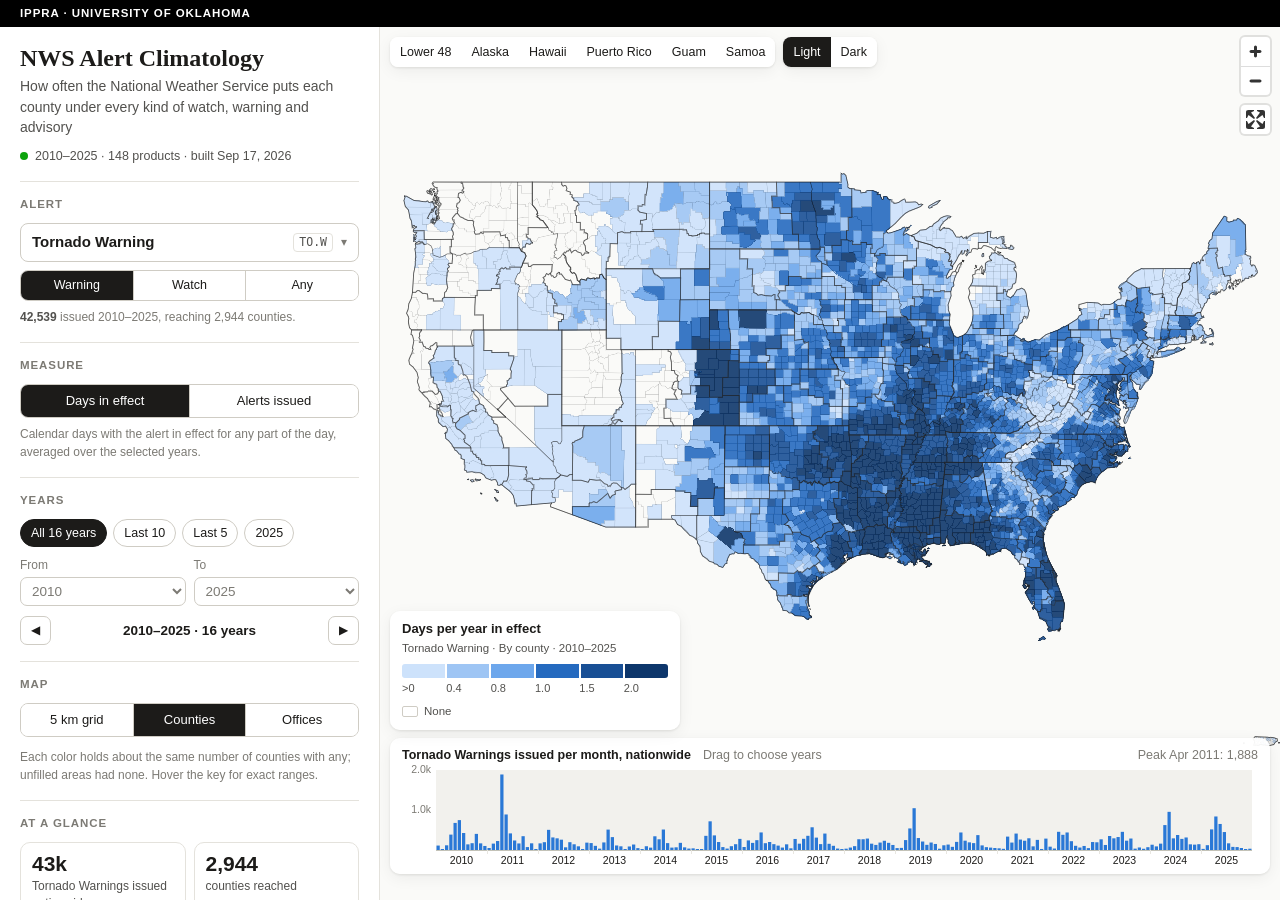
==== commit 34808301: "Publish site build 202609171347 Co-Authored-By: Claude Opus 5 (1M context) <noreply@anthropic.com>" ====
--- a/index.html
+++ b/index.html
@@ -13,9 +13,9 @@
 <meta name="description" content="How often the National Weather Service puts each U.S. county under every kind of watch, warning and advisory, 2010 to 2025.">
 <link rel="icon" href="data:image/svg+xml,%3Csvg xmlns='http://www.w3.org/2000/svg' viewBox='0 0 32 32'%3E%3Crect x='3' y='3' width='12' height='12' rx='2' fill='%239ec5f4'/%3E%3Crect x='17' y='3' width='12' height='12' rx='2' fill='%233987e5'/%3E%3Crect x='3' y='17' width='12' height='12' rx='2' fill='%23184f95'/%3E%3Crect x='17' y='17' width='12' height='12' rx='2' fill='%230d366b'/%3E%3C/svg%3E">
 <link rel="stylesheet" href="./assets/vendor/maplibre-gl-6.10.0/maplibre-gl.css">
-<link rel="stylesheet" href="./engine.css?v=202609171339">
+<link rel="stylesheet" href="./engine.css?v=202609171347">
 <script>
-window.NAC_BUILD = "202609171339";
+window.NAC_BUILD = "202609171347";
 // Watchdog: if the app never leaves the loading screen, say what failed rather
 // than leaving a blank map.
 window.__nacFailed = [];
@@ -190,7 +190,6 @@
       <div class="regions" id="regions" role="group" aria-label="Jump to region"></div>
       <div class="basemaps" id="basemaps" role="radiogroup" aria-label="Base map"></div>
     </div>
-    <div id="map-key" class="map-key" aria-live="polite" hidden></div>
     <div id="hover-tip" class="tip map-tip" hidden></div>
 
     <aside id="card" class="card" aria-live="polite" hidden>
@@ -216,6 +215,7 @@
     </aside>
 
     <section id="timeline-wrap" aria-label="Timeline">
+      <div id="map-key" class="map-key" aria-live="polite" hidden></div>
       <div class="timeline-head">
         <span class="timeline-title" id="timeline-title">Alerts issued per month</span>
         <span class="timeline-hint">Drag to choose years</span>
@@ -229,6 +229,6 @@
   </main>
 </div>
 
-<script type="module" src="./engine.js?v=202609171339"></script>
+<script type="module" src="./engine.js?v=202609171347"></script>
 </body>
 </html>
--- a/engine.css
+++ b/engine.css
@@ -437,10 +437,12 @@
 .map-tip .tip-meta { color: var(--text-2); }
 
 /* Map key ------------------------------------------------------------------- */
+/* Bottom left, anchored to the top of the timeline it sits in, so it clears the
+   timeline however tall its title wraps. */
 .map-key {
   position: absolute;
-  top: 56px;
-  left: 10px;
+  bottom: calc(100% + 8px);
+  left: 0;
   width: 290px;
   background: var(--overlay);
   box-shadow: var(--shadow);
@@ -519,7 +521,7 @@
 
 @media (max-width: 820px) {
   .card { left: 10px; right: 10px; width: auto; top: auto; bottom: 150px; max-height: 45%; }
-  .map-key { top: 48px; width: 230px; padding: 7px 9px 8px; }
+  .map-key { width: 230px; padding: 7px 9px 8px; }
   .map-key .key-sub { display: none; }
   .map-tools { flex-wrap: nowrap; }
   .regions { overflow-x: auto; scrollbar-width: none; min-width: 0; }
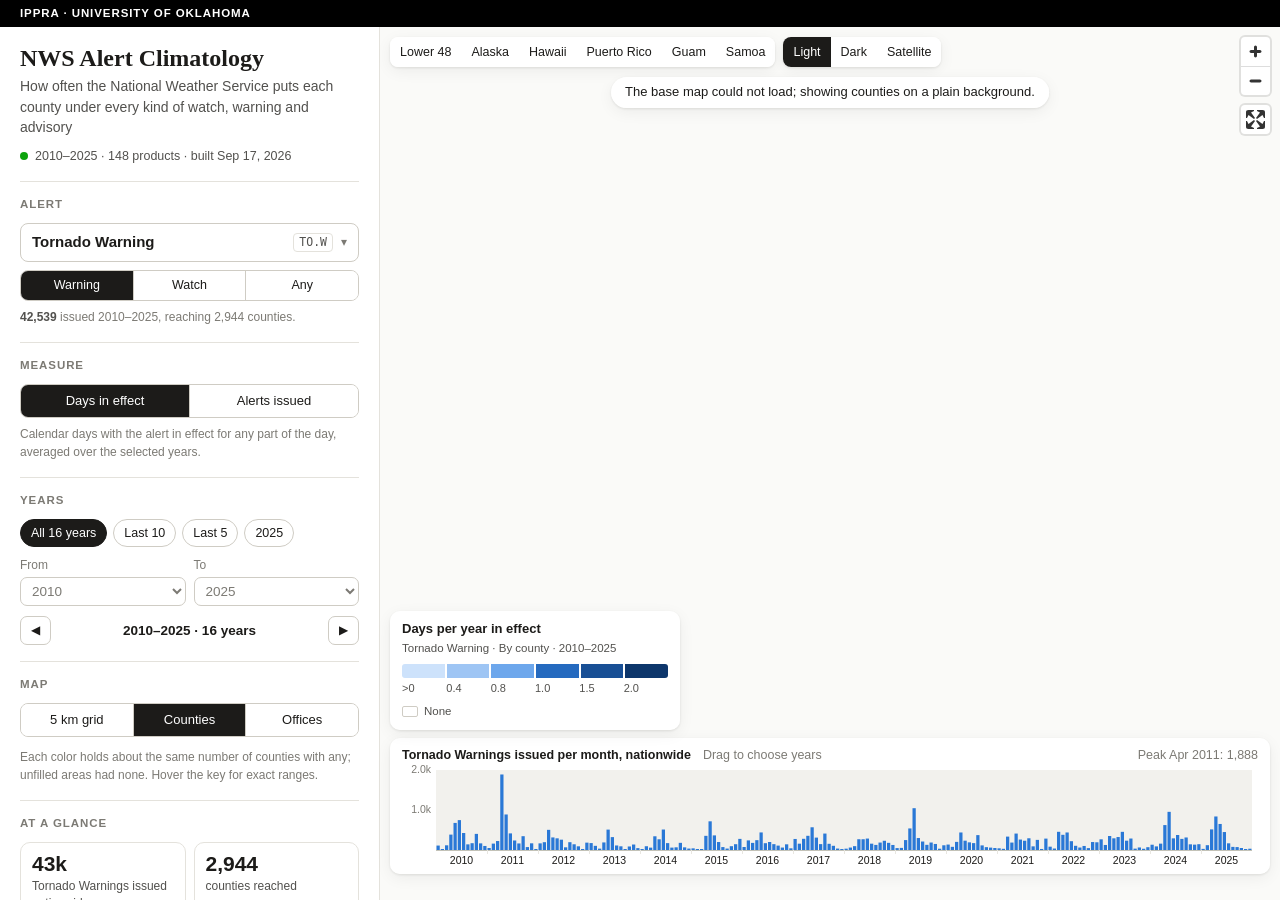
==== commit 69ecd196: "Publish site build 202609171353 Co-Authored-By: Claude Opus 5 (1M context) <noreply@anthropic.com>" ====
--- a/index.html
+++ b/index.html
@@ -13,9 +13,9 @@
 <meta name="description" content="How often the National Weather Service puts each U.S. county under every kind of watch, warning and advisory, 2010 to 2025.">
 <link rel="icon" href="data:image/svg+xml,%3Csvg xmlns='http://www.w3.org/2000/svg' viewBox='0 0 32 32'%3E%3Crect x='3' y='3' width='12' height='12' rx='2' fill='%239ec5f4'/%3E%3Crect x='17' y='3' width='12' height='12' rx='2' fill='%233987e5'/%3E%3Crect x='3' y='17' width='12' height='12' rx='2' fill='%23184f95'/%3E%3Crect x='17' y='17' width='12' height='12' rx='2' fill='%230d366b'/%3E%3C/svg%3E">
 <link rel="stylesheet" href="./assets/vendor/maplibre-gl-6.10.0/maplibre-gl.css">
-<link rel="stylesheet" href="./engine.css?v=202609171347">
+<link rel="stylesheet" href="./engine.css?v=202609171353">
 <script>
-window.NAC_BUILD = "202609171347";
+window.NAC_BUILD = "202609171353";
 // Watchdog: if the app never leaves the loading screen, say what failed rather
 // than leaving a blank map.
 window.__nacFailed = [];
@@ -229,6 +229,6 @@
   </main>
 </div>
 
-<script type="module" src="./engine.js?v=202609171347"></script>
+<script type="module" src="./engine.js?v=202609171353"></script>
 </body>
 </html>
